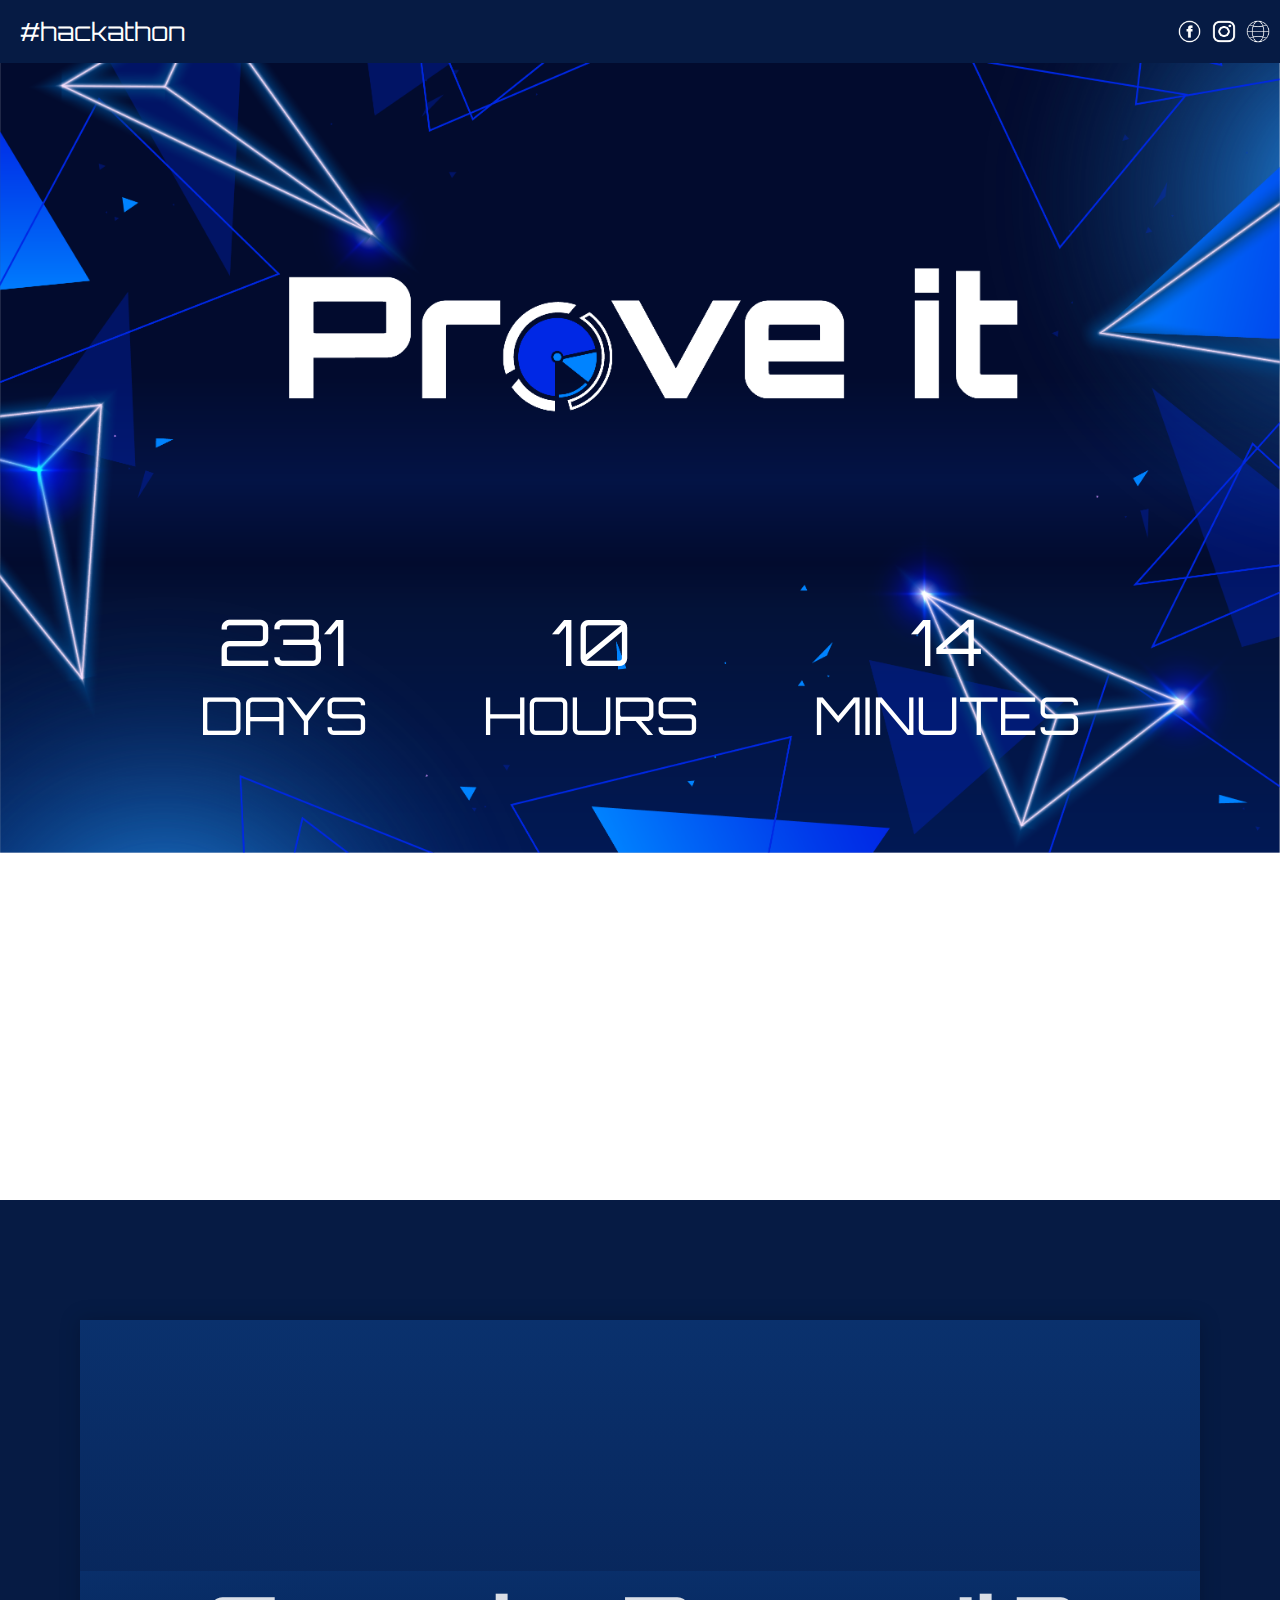
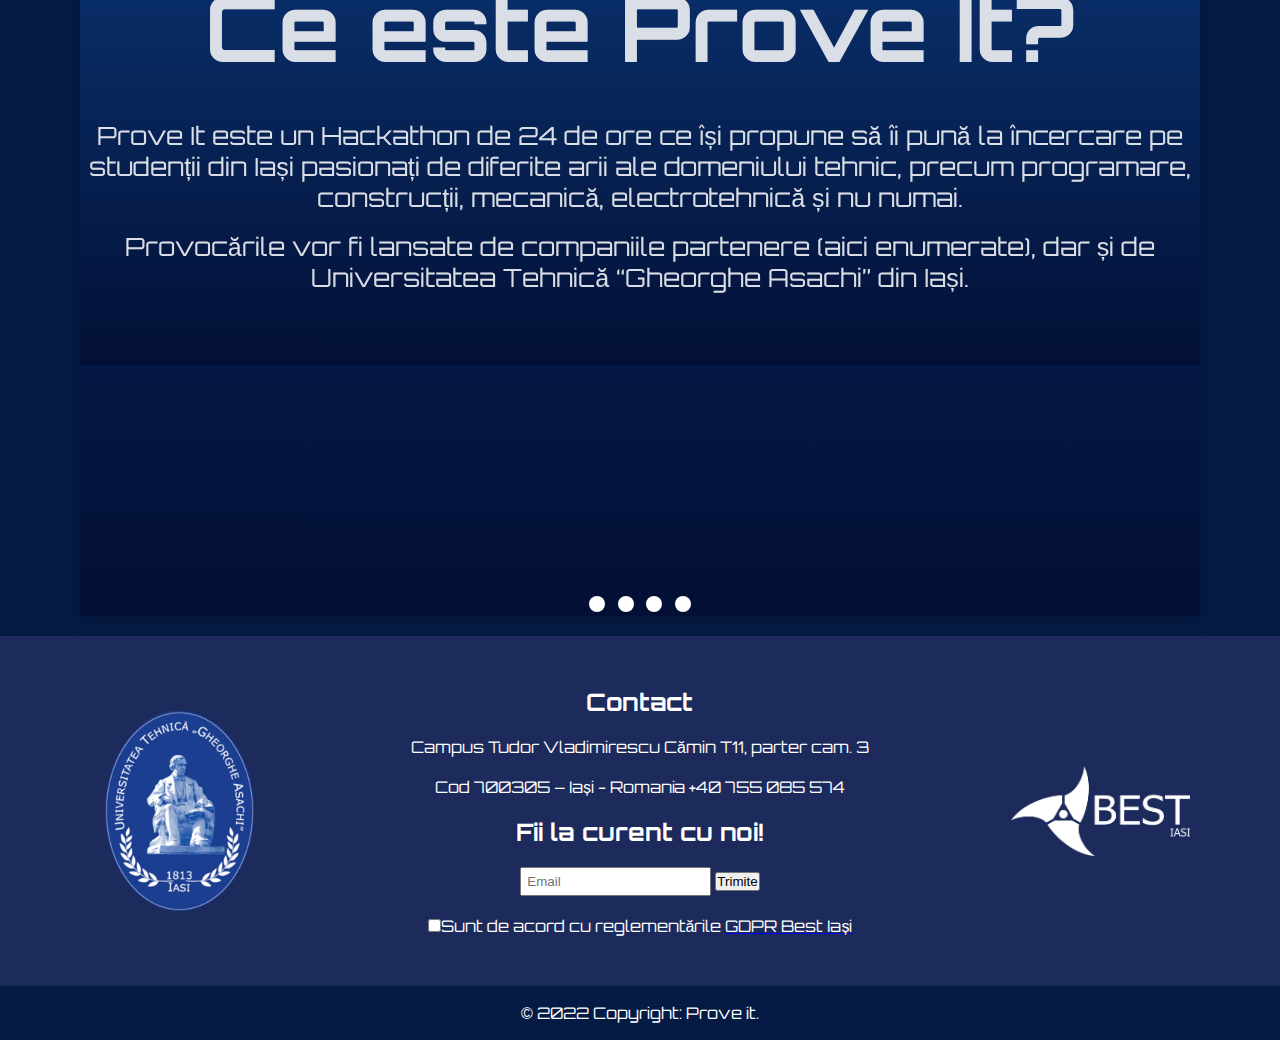
==== lp.html @ f80e70ca "Idee de Landing Page" ====
<html>
    <head>
        <meta name="viewport" content="width=device-width, initial-scale=1">
        <title>ProveIt2022</title>
        <link rel="preconnect" href="https://fonts.googleapis.com">
        <link rel="preconnect" href="https://fonts.gstatic.com" crossorigin>
        <link href="https://fonts.googleapis.com/css2?family=Orbitron:wght@800&display=swap" rel="stylesheet">
        <link rel="stylesheet" href="lp.css">
       
    </head>

<!--Un fel de meniu-->
    <body>
        <div class="header">
            <div class="hashtag">
                <p>#hackathon</p>
            </div>
            <div class="social">
                <a target=_blank href="https://www.facebook.com/bestiasi"><img src="poze/facebooklogo.png" alt=""></a>
                <a target=_blank href="https://www.instagram.com/bestiasi/?hl=en"><img src="poze/instalogo.png" alt=""></a>
                <a target=_blank href="https://bestis.ro/"><img src="poze/Sitelogo.png" alt=""></a>
            </div>  
                
        </div>
<!--Final meniu-->

<!--Partea super smechera care se vede cand intri pe pagina-->
        <div class="show">

            <div class="titlu">

            </div>

            <div class="container">
                <div id="countdown">
                  <ul>
                    <li><span id="days"></span>days</li>
                    <li><span id="hours"></span>Hours</li>
                    <li><span id="minutes"></span>Minutes</li>
                    <li><span id="seconds"></span>Seconds</li>
                  </ul>
                </div>
            </div>
           
        </div>
<!--Final show-->

<!--Partea cu intrebarile puse in carusel si poate poze-->
        <div class="info">
            <div class="chenar">
            
                <div class="carusel">
                    <section class="carousel" aria-label="Gallery">
                    <ol class="carousel__viewport">
                        <li id="carousel__slide1"
                            tabindex="0"
                            class="carousel__slide">
                            <h1>Ce este Prove It?</h1>
                            <br>
                            <br>
                        <p>Prove It este un Hackathon de 24 de ore ce își propune să îi pună la încercare pe studenții din Iași pasionați de diferite arii ale domeniului tehnic, precum programare, construcții, mecanică, electrotehnică și nu numai.</p>
                        <br>
                        <p>Provocările vor fi lansate de companiile partenere (aici enumerate), dar și de Universitatea Tehnică “Gheorghe Asachi” din Iași. </p>
                        <br>
                        <br>
                        <br>
                        <br>
                        <div class="carousel__snapper">
                            <a href="#carousel__slide4"></a>
                            <a href="#carousel__slide2"></a>
                        </div>
                        </li>
                        <li id="carousel__slide2"
                            tabindex="0"
                            class="carousel__slide">
                            <h1>Ce ai de facut?</h1>
                            <br>
                            <br>
                        <p>1. Găsește doi prieteni la fel de pasionați și de determinați ca tine pentru a-ți forma echipa.</p>
                        <p>2. Completează formularul de înscriere. </p> 
                        <p>3. Acceptă provocarea și găsește cea mai creativă soluție pentru rezolvarea acesteia împreună cu coechipierii tăi.</p> 
                        <br>
                        <br>
                        <br>
                        <br>
                        <div class="carousel__snapper"></div>
                        <a href="#carousel__slide1"></a>
                        <a href="#carousel__slide3"></a>
                        </li>
                        <li id="carousel__slide3"
                            tabindex="0"
                            class="carousel__slide">
                            <h1>Protips</h1>
                            <br>
                            <br>
                        <p>Aplică la cât mai multe probe pentru a-ți spori șansele de a participa! Poți aplica la oricâte probe vrei, dar în urma selecției vei putea participa numai la una singură.</p>
                        <p>În timpul competiției veți avea acces la internet pentru a vă ajuta și a vă putea inspira.</p> 
                        <p>Pe parcursul celor 24 de ore vor fi mentori la care puteți apela atunci când aveți întrebări.</p> 
                        <br>
                      
                        <div class="carousel__snapper"></div>
                        <a href="#carousel__slide2"></a>
                        <a href="#carousel__slide4"></a>
                        </li>
                        <li id="carousel__slide4"
                            tabindex="0"
                            class="carousel__slide">
                            <br>
                            <br>
                            <h1>Testimoniale</h1>
                            <br>
                            <br>
                        <p>Informatii multe de la participanti care urmeaza sa fie puse</p>
                        <br>
                        <br>
                        <br>
                        <br>
                        <br>
                        <br>
                        <br>
                        <br>
                        <div class="carousel__snapper"></div>
                        <a href="#carousel__slide3"></a>
                        <a href="#carousel__slide1"></a>
                        </li>
                    </ol>
                    <aside class="carousel__navigation">
                        <ol class="carousel__navigation-list">
                        <li class="carousel__navigation-item">
                            <a href="#carousel__slide1"
                            class="carousel__navigation-button">Go to slide 1</a>
                        </li>
                        <li class="carousel__navigation-item">
                            <a href="#carousel__slide2"
                            class="carousel__navigation-button">Go to slide 2</a>
                        </li>
                        <li class="carousel__navigation-item">
                            <a href="#carousel__slide3"
                            class="carousel__navigation-button">Go to slide 3</a>
                        </li>
                        <li class="carousel__navigation-item">
                            <a href="#carousel__slide4"
                            class="carousel__navigation-button">Go to slide 4</a>
                        </li>
                        </ol>
                    </aside>
                    </section>
                  
                </div>
            </div>
        </div>
        <!--
        <div class="slider-wrap">
            <div id="card-slider" class="slider">
              <div class="slider-item">
                  
                  <div class="animation-card_content">
                      <h4 class="animation-card_content_title title-2">Charlize Theron 1</h4>
                      <p class="animation-card_content_description p-2">With no contractual commitments comes the freedom of having top notch content created whenever.</p>
                      
                  </div>
              </div>
              <div class="slider-item">
                  
                  <div class="animation-card_content">
                      <h4 class="animation-card_content_title title-2">Charlize Theron 2</h4>
                      <p class="animation-card_content_description p-2">With no contractual commitments comes the freedom of having top notch content created whenever.</p>
                      
                  </div>
              </div>
              <div class="slider-item">
                  
                  <div class="animation-card_content">
                      <h4 class="animation-card_content_title title-2">Charlize Theron 3</h4>
                      <p class="animation-card_content_description p-2">With no contractual commitments comes the freedom of having top notch content created whenever.</p>
                      
                  </div>
              </div>
              <div class="slider-item">
          
                  <div class="animation-card_content">
                      <h4 class="animation-card_content_title title-2">Charlize Theron 4</h4>
                      <p class="animation-card_content_description p-2">With no contractual commitments comes the freedom of having top notch content created whenever.</p>
                      
                  </div>
              </div>
          </div>
          </div>
        -->
        
<!--Final info-->

<!--Aici e footer si copyright-->
        <div class="footer">
           
            <div class="uni">
                <img src="poze/200px-Logo-tuiasi.png" alt="">
            </div>
            <!-- NU UITA SA SCHIMBI LINKUL DE FORMS!!!!!!-->
            <div class="contact">
                <h2>Contact</h2>
                <br>
                <p>Campus Tudor Vladimirescu Cămin T11, parter cam. 3</p>
                <br>
                <p>Cod 700305 – Iași - Romania   +40 755 085 574</p>
                <br>
                <h2>Fii la curent cu noi!</h2>
                <br>
                <form action="https://docs.google.com/forms/u/3/d/e/1FAIpQLSeu34Gm4F1kPVX0iOFO9unuOgVt30amcBX7_ygfktrzqr2PNw/formResponse" method="POST" target="hidden_iframe" onsubmit="submitted=true">
                    <input type="email" name="entry.532529384" placeholder="Email" width="auto" style="padding: 5px;" required="">
                    <script>
                    $('#icheck').click(function () {
                    if ($('#icheck:checked').length == 1)
                        $('#submit_prog').removeAttr('disabled');
                    else
                        $('#submit_prog').attr('disabled','disabled');
                    });
                    </script>
                    <button type="submit" id="submit_prog" value="Submit">Trimite</button><br><br>
                    <input type="checkbox" id="icheck" name="prog" required=""><p>Sunt de acord cu reglementările <a href="https://drive.google.com/file/d/1DGd-VM9jLtC8hjep3pXO0bSYGnvHsOjy/view?fbclid=IwAR1OV3jtz63Gjf561Fpuw_02JbI1rGXjCd0WDyGrqCiy8GFI-cS3LJuFyOQhttps://drive.google.com/file/d/1DGd-VM9jLtC8hjep3pXO0bSYGnvHsOjy/view?fbclid=IwAR1OV3jtz63Gjf561Fpuw_02JbI1rGXjCd0WDyGrqCiy8GFI-cS3LJuFyOQ" target="_blank"><span style="color: white;">GDPR Best Iași</span></a></p>
                </form>
                
            </div>

            <div class="best">
                <img src="poze/logo_BEST_iasi_alb_rgb.png" alt="">
            </div>

        </div>
        <div class="foot" style="background-color: #061b44">
            © 2022 Copyright: Prove it.
        </div>
<!--Final footer-->


<script type="text/javascript" src="./jss/lp.js"></script>


    </body>
</html>
---- lp.css ----
*{
    margin:0;
    padding:0;
}

.header{
    height:7vh;
    width:100%;
    position:fixed;
    background-color:#061b44;
    display:flex;
    justify-content: space-between;
    flex-direction: row;
    align-items:center;

}
.social{
    width: 8%;
    margin:0;
    display:flex;
}

.hashtag p{
    font-size: 25px;
    margin-left: 20px;

}

.header .social img{
    width: 70%;
   margin-right: 30px;

}

.show{
    background-color: white;
}


body{
    
    background-color:#061b44;
    width: 100%;
    height: 100%;
    font-family: 'Orbitron', sans-serif;
    color:white;
}

.contact form p{
    display: inline;
}

.foot{
    text-align: center;
    color: white;
    height: 6vh;
    display: flex;
    align-items: center;
    justify-content: center;

}

.footer .contact {
    text-align:center;
}

.footer{
    padding-top:10px;
    padding-bottom:10px;
    margin-top: 20px;
    height:350px;
    display:flex;
    flex-direction: row;
    align-items:center;
    justify-content: space-around;
    background-color: #1c2a5c;
}

.footer .uni, .best {
    display:inline;
    width: 20%;
    height: 100%;
    display: flex;
    align-items: center;
    justify-content: center;
}

.footer img{
    padding: 0px;
    max-width: 70%;
    max-height: 200px;
    object-fit: cover;
    margin-left: 0;
    margin-right: 0;
}

.show{
    height:1200px;
    background-image: url('poze/Remake.png');
    background-repeat: no-repeat;
    background-size: 100%;
    display: flex;
    flex-direction:column;
    align-items: center;
    justify-content: center;
}



/*Countdown*/
.container{
    text-align: center;
    font-family: 'Orbitron', sans-serif;
    font-size: 40px;
    margin-top: 400px;
    box-sizing: border-box;
    display: flex;
    flex-direction: row;
}

#countdown li{
    display: inline-block;
  font-size: 1.3em;
  list-style-type: none;
  padding: 1em;
  text-transform: uppercase;
}

#countdown li span {
  display: block;
  font-size: 4rem;
}

/*End of countdown*/


/*Partea de carousel doar cu css*/
@keyframes tonext {
    75% {
      left: 0;
    }
    95% {
      left: 100%;
    }
    98% {
      left: 100%;
    }
    99% {
      left: 0;
    }
  }
  
  @keyframes tostart {
    75% {
      left: 0;
    }
    95% {
      left: -300%;
    }
    98% {
      left: -300%;
    }
    99% {
      left: 0;
    }
  }
  
  @keyframes snap {
    96% {
      scroll-snap-align: center;
    }
    97% {
      scroll-snap-align: none;
    }
    99% {
      scroll-snap-align: none;
    }
    100% {
      scroll-snap-align: center;
    }
  }
  
  .carusel {
    padding-top: 20px;
    max-width: 70rem;
    margin: 0 auto;
    font-family: 'Lato', sans-serif;
  }
  
  * {
    box-sizing: border-box;
    scrollbar-color: transparent transparent; /* thumb and track color */
    scrollbar-width: 0px;
  }
  
  *::-webkit-scrollbar {
    width: 0;
  }
  
  *::-webkit-scrollbar-track {
    background: transparent;
  }
  
  *::-webkit-scrollbar-thumb {
    background: transparent;
    border: none;
  }
  
  * {
    -ms-overflow-style: none;
  }
  
  ol, li {
    list-style: none;
    margin: 0;
    padding: 0;
  }
  
  .carousel {
    position: relative;
    margin-top: 100px;
    padding-top: 80%;
    filter: drop-shadow(0 0 10px #0003);
    perspective: 100px;
    background-image: linear-gradient(#0a316d,#030f34);
    background-repeat: no-repeat;
    
  }
  
  .carousel__viewport {
    position: absolute;
    top: 0;
    right: 0;
    bottom: 0;
    left: 0;
    display:flex;
    flex-direction: row;
    align-items: center;
    overflow-x: scroll;
    counter-reset: item;
    scroll-behavior: smooth;
    scroll-snap-type: x mandatory;
  }
  
  .carousel__viewport h1{
    font-family:'Orbitron', sans-serif;
    text-align: center;
    font-size: 90px;
}

 .carousel__viewport p{
    font-family:'Orbitron', sans-serif;
    text-align: center;
    font-size: 25px;
 }

  .carousel__slide {
    position: relative;
    flex: 0 0 100%;
    width: 100%;
    opacity: 85%;
    background-image: linear-gradient(#0a316d,#030f34);
    counter-increment: item;
  }
  
  .carousel__slide:nth-child(even) {
    background-image: linear-gradient(#0a316d,#030f34);
  }
  
  .carousel__slide:before {
    /*content: counter(item); /*AICI TRE SA PUN INFORMATIILE */
    position: absolute;
    top: 50%;
    left: 50%;
    transform: translate3d(-50%,-40%,70px);
    color: #fff;
    font-size: 2em;
  }
  
  .carousel__snapper {
    position: absolute;
    top: 0;
    left: 0;
    width: 100%;
    height: 100%;
    scroll-snap-align: center;
  }
  
  @media (hover: hover) {
    .carousel__snapper {
      animation-name: tonext, snap;
      animation-timing-function: ease;
      animation-duration: 3s;
      animation-iteration-count: infinite;
    }
  
    .carousel__slide:last-child .carousel__snapper {
      animation-name: tostart, snap;
    }
  }
  
  @media (prefers-reduced-motion: reduce) {
    .carousel__snapper {
      animation-name: none;
    }
  }
  
  .carousel:hover .carousel__snapper,
  .carousel:focus-within .carousel__snapper {
    animation-name: none;
  }
  
  .carousel__navigation {
    position: absolute;
    right: 0;
    bottom: 0;
    left: 0;
    text-align: center;
  }
  
  .carousel__navigation-list,
  .carousel__navigation-item {
    display: inline-block;
  }
  
  .carousel__navigation-button {
    display: inline-block;
    width: 1.5rem;
    height: 1.5rem;
    background-color: white;
    background-clip: content-box;
    border: 0.25rem solid transparent;
    border-radius: 50%;
    font-size: 0;
    transition: transform 0.1s;
  }
/*end of carousel doar cu css*/



/* DE AICI */
 /*
.slider-wrap {
height: 20%;
width: 20%; }
.slider-wrap .slider {
    position: absolute;
    width: 100%;
    left: 50px;
    top: 50px; }

.slider-item {
width: 530px;
padding: 20px 0 25px 30px;
border-radius: 10px;
background-color: #ffffff;
display: flex;
justify-content: flex-start;
position: absolute;
opacity: 100;
z-index: 0;
box-shadow: 0 4px 9px #f1f1f4;
position: absolute;
left: 1000;
top: 0; }
.slider-item .animation-card_image {
    max-width: 60px;
    max-height: 60px;
    display: flex;
    justify-content: center;
    align-items: center;
    border-radius: 50%;
    box-shadow: 0 4px 9px rgba(241, 241, 244, 0.72);
    background-color: #ffffff; }
.slider-item .animation-card_content {
    width: 100%;
    max-width: 374px;
    margin-left: 26px;
    font-family: "Open Sans",sans-serif; }
    .slider-item .animation-card_content .animation-card_content_title {
    color: #4a4545;
    font-size: 16px;
    font-weight: 400;
    letter-spacing: -.18px;
    line-height: 24px;
    margin: 0; }
    .slider-item .animation-card_content .animation-card_content_description {
    color: #696d74;
    font-size: 15px;
    font-weight: 300;
    letter-spacing: normal;
    line-height: 24px;
    margin: 10px 0 0 0; }
    .slider-item .animation-card_content .animation-card_content_city {
    font-size: 11px;
    margin: 10px 0 0 0;
    font-size: 12px;
    font-weight: 500;
    text-transform: uppercase;
    color: #696d74; }
    */
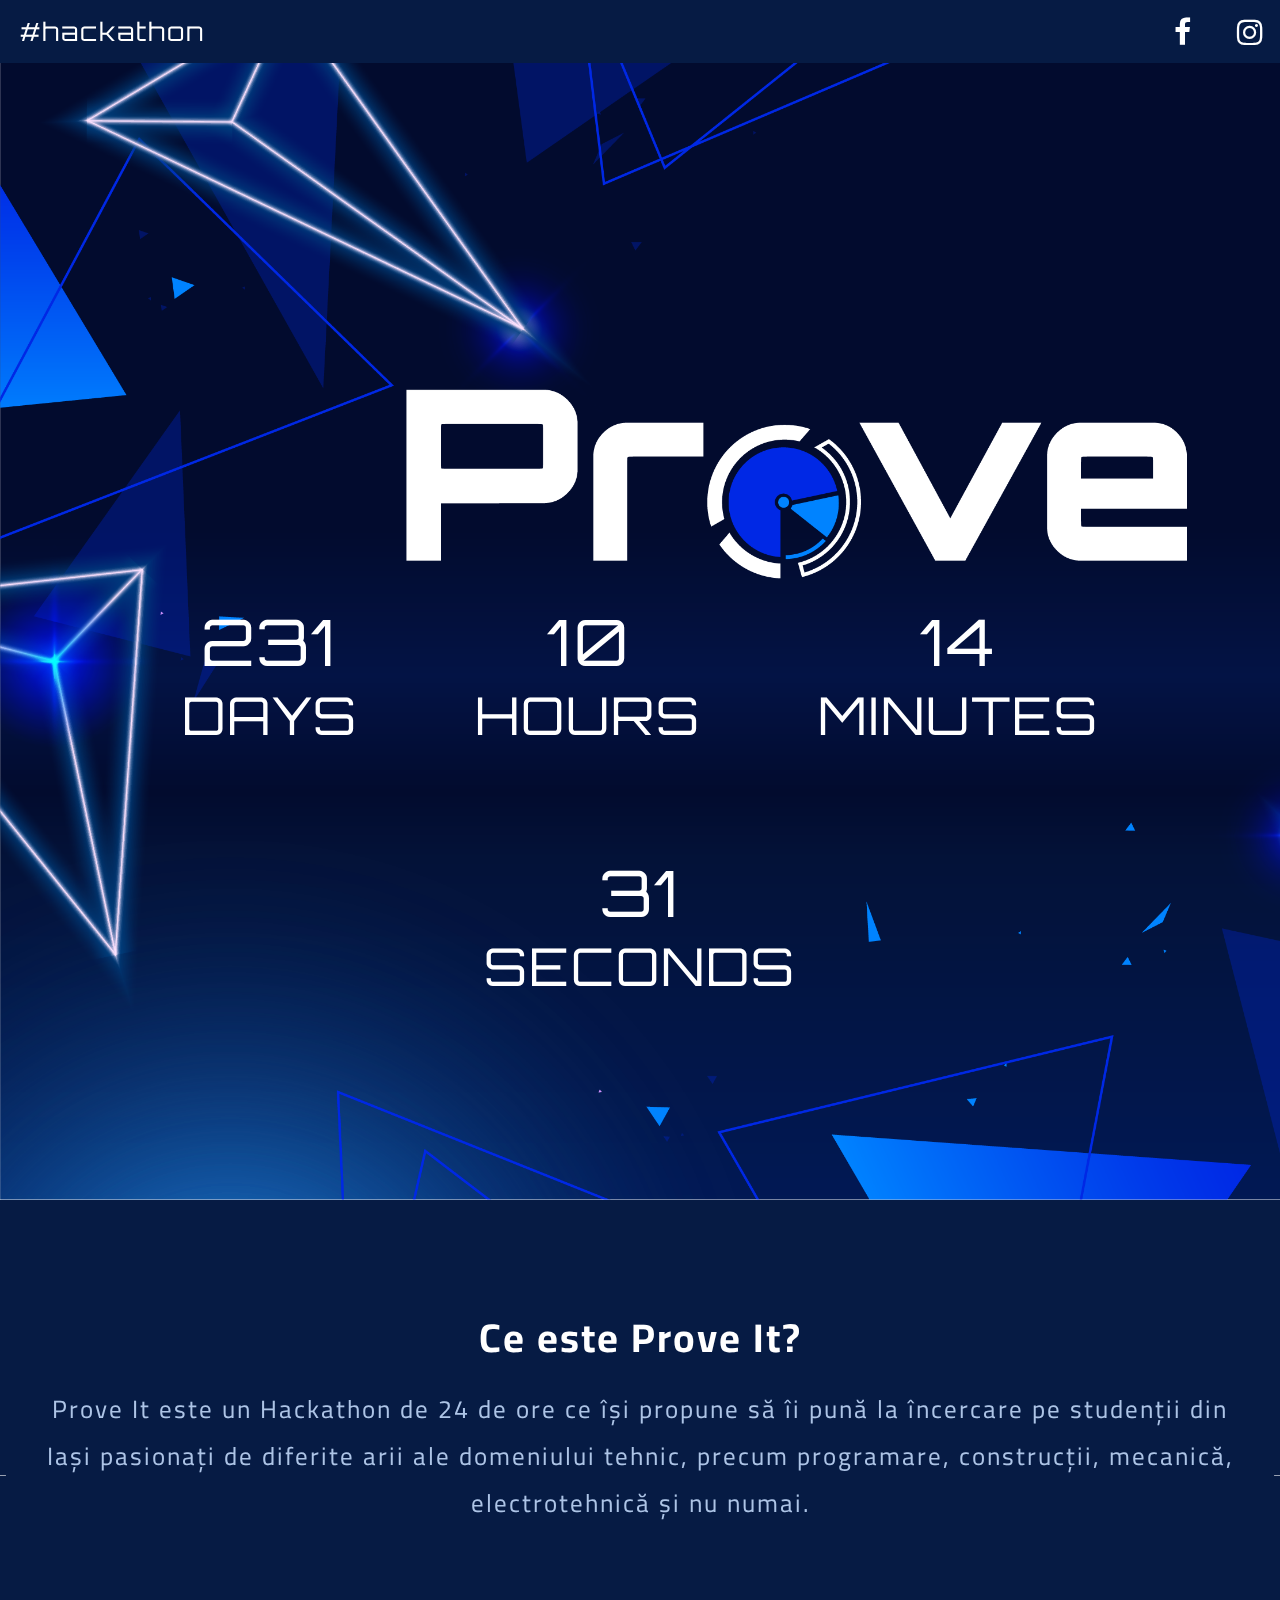
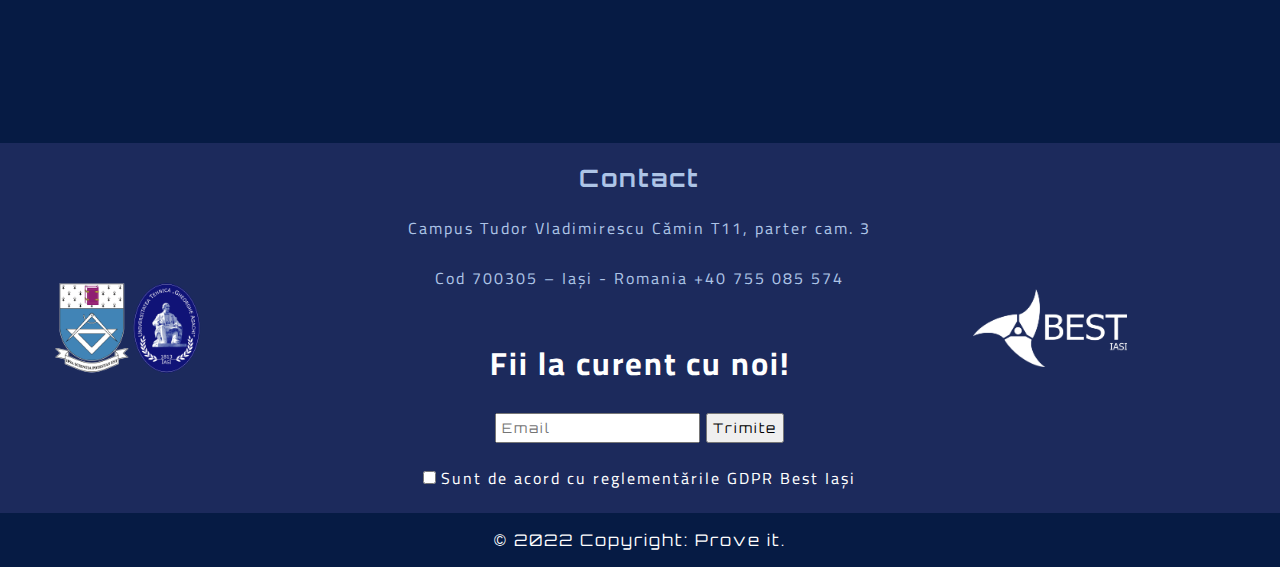
==== commit c36a0857: "Landing Page varianta noua" ====
--- a/lp.html
+++ b/lp.html
@@ -1,25 +1,53 @@
 <html>
     <head>
         <meta name="viewport" content="width=device-width, initial-scale=1">
-        <title>ProveIt2022</title>
+        <title>Prove it</title>
         <link rel="preconnect" href="https://fonts.googleapis.com">
         <link rel="preconnect" href="https://fonts.gstatic.com" crossorigin>
         <link href="https://fonts.googleapis.com/css2?family=Orbitron:wght@800&display=swap" rel="stylesheet">
         <link rel="stylesheet" href="lp.css">
+        <link rel="preconnect" href="https://fonts.googleapis.com">
+        <link rel="preconnect" href="https://fonts.gstatic.com" crossorigin>
+        <link href="https://fonts.googleapis.com/css2?family=Cairo:wght@800&display=swap" rel="stylesheet">
+        <link rel="icon" type="image/x-icon" href="poze/favicob.png">
+        <link rel="stylesheet" href="https://cdnjs.cloudflare.com/ajax/libs/font-awesome/4.7.0/css/font-awesome.min.css">
+
+        <link rel="stylesheet" type="text/css" href="slick/slick.css"/>
+        <link rel="stylesheet" type="text/css" href="slick/slick-theme.css"/>
        
+        <style>
+            ::-webkit-scrollbar {
+              width: 8px;
+            }
+            
+            ::-webkit-scrollbar-track {
+              background: rgb(189, 199, 211); 
+            }
+             
+            /* MODIFICA LUNGIMEA*/
+            ::-webkit-scrollbar-thumb {
+              background: #4471cc; 
+            }
+            
+            ::-webkit-scrollbar-thumb:hover {
+              background: #254a94; 
+            }
+            </style>
     </head>
 
 <!--Un fel de meniu-->
     <body>
         <div class="header">
             <div class="hashtag">
-                <p>#hackathon</p>
+                <a target=_blank href="https://www.proveit.bestis.ro/"><span style="color: white; font-family:'Orbitron',sans-serif;font-size: 25px;
+                    margin-left: 20px;">#hackathon</span></a></p>
             </div>
+            
             <div class="social">
-                <a target=_blank href="https://www.facebook.com/bestiasi"><img src="poze/facebooklogo.png" alt=""></a>
-                <a target=_blank href="https://www.instagram.com/bestiasi/?hl=en"><img src="poze/instalogo.png" alt=""></a>
-                <a target=_blank href="https://bestis.ro/"><img src="poze/Sitelogo.png" alt=""></a>
-            </div>  
+                <a target=_blank href="https://www.facebook.com/bestiasi" class="fa fa-facebook"></a>
+                <a target=_blank href="https://www.instagram.com/bestiasi/?hl=en" class="fa fa-instagram"></a>
+                <a target=_blank href="https://www.linkedin.com/company/best-iasi/" class="fa fa-linkedin"></a>
+            </div>
                 
         </div>
 <!--Final meniu-->
@@ -48,153 +76,34 @@
 <!--Partea cu intrebarile puse in carusel si poate poze-->
         <div class="info">
             <div class="chenar">
-            
-                <div class="carusel">
-                    <section class="carousel" aria-label="Gallery">
-                    <ol class="carousel__viewport">
-                        <li id="carousel__slide1"
-                            tabindex="0"
-                            class="carousel__slide">
-                            <h1>Ce este Prove It?</h1>
-                            <br>
-                            <br>
-                        <p>Prove It este un Hackathon de 24 de ore ce își propune să îi pună la încercare pe studenții din Iași pasionați de diferite arii ale domeniului tehnic, precum programare, construcții, mecanică, electrotehnică și nu numai.</p>
-                        <br>
-                        <p>Provocările vor fi lansate de companiile partenere (aici enumerate), dar și de Universitatea Tehnică “Gheorghe Asachi” din Iași. </p>
-                        <br>
-                        <br>
-                        <br>
-                        <br>
-                        <div class="carousel__snapper">
-                            <a href="#carousel__slide4"></a>
-                            <a href="#carousel__slide2"></a>
-                        </div>
-                        </li>
-                        <li id="carousel__slide2"
-                            tabindex="0"
-                            class="carousel__slide">
-                            <h1>Ce ai de facut?</h1>
-                            <br>
-                            <br>
-                        <p>1. Găsește doi prieteni la fel de pasionați și de determinați ca tine pentru a-ți forma echipa.</p>
-                        <p>2. Completează formularul de înscriere. </p> 
-                        <p>3. Acceptă provocarea și găsește cea mai creativă soluție pentru rezolvarea acesteia împreună cu coechipierii tăi.</p> 
-                        <br>
-                        <br>
-                        <br>
-                        <br>
-                        <div class="carousel__snapper"></div>
-                        <a href="#carousel__slide1"></a>
-                        <a href="#carousel__slide3"></a>
-                        </li>
-                        <li id="carousel__slide3"
-                            tabindex="0"
-                            class="carousel__slide">
-                            <h1>Protips</h1>
-                            <br>
-                            <br>
-                        <p>Aplică la cât mai multe probe pentru a-ți spori șansele de a participa! Poți aplica la oricâte probe vrei, dar în urma selecției vei putea participa numai la una singură.</p>
-                        <p>În timpul competiției veți avea acces la internet pentru a vă ajuta și a vă putea inspira.</p> 
-                        <p>Pe parcursul celor 24 de ore vor fi mentori la care puteți apela atunci când aveți întrebări.</p> 
-                        <br>
-                      
-                        <div class="carousel__snapper"></div>
-                        <a href="#carousel__slide2"></a>
-                        <a href="#carousel__slide4"></a>
-                        </li>
-                        <li id="carousel__slide4"
-                            tabindex="0"
-                            class="carousel__slide">
-                            <br>
-                            <br>
-                            <h1>Testimoniale</h1>
-                            <br>
-                            <br>
-                        <p>Informatii multe de la participanti care urmeaza sa fie puse</p>
-                        <br>
-                        <br>
-                        <br>
-                        <br>
-                        <br>
-                        <br>
-                        <br>
-                        <br>
-                        <div class="carousel__snapper"></div>
-                        <a href="#carousel__slide3"></a>
-                        <a href="#carousel__slide1"></a>
-                        </li>
-                    </ol>
-                    <aside class="carousel__navigation">
-                        <ol class="carousel__navigation-list">
-                        <li class="carousel__navigation-item">
-                            <a href="#carousel__slide1"
-                            class="carousel__navigation-button">Go to slide 1</a>
-                        </li>
-                        <li class="carousel__navigation-item">
-                            <a href="#carousel__slide2"
-                            class="carousel__navigation-button">Go to slide 2</a>
-                        </li>
-                        <li class="carousel__navigation-item">
-                            <a href="#carousel__slide3"
-                            class="carousel__navigation-button">Go to slide 3</a>
-                        </li>
-                        <li class="carousel__navigation-item">
-                            <a href="#carousel__slide4"
-                            class="carousel__navigation-button">Go to slide 4</a>
-                        </li>
-                        </ol>
-                    </aside>
-                    </section>
-                  
+                <div>
+                    <h1>Ce este Prove It?</h1>
+                    <p>Prove It este un Hackathon de 24 de ore ce își propune să îi pună la încercare pe studenții din Iași pasionați de diferite arii ale domeniului tehnic, precum programare, construcții, mecanică, electrotehnică și nu numai.</p>
+                </div>
+                <div>
+                    <h1>Ce ai de făcut?</h1>
+                    <br>
+                <p>1. Găsește doi prieteni la fel de pasionați și de determinați ca tine pentru a-ți forma echipa.</p>
+                <p>2. Completează formularul de înscriere. </p> 
+                <p>3. Acceptă provocarea și găsește cea mai creativă soluție pentru rezolvarea acesteia împreună cu coechipierii tăi.</p> 
+                </div>
+                <div>
+                    <h1>Protips</h1>
+                    <br>
+                <p>Aplică la cât mai multe probe pentru a-ți spori șansele de a participa! Poți aplica la oricâte probe vrei, dar în urma selecției vei putea participa numai la una singură.</p>
+                <p>În timpul competiției veți avea acces la internet pentru a vă ajuta și a vă putea inspira.</p> 
+                <p>Pe parcursul celor 24 de ore vor fi mentori la care puteți apela atunci când aveți întrebări.</p> 
                 </div>
             </div>
         </div>
-        <!--
-        <div class="slider-wrap">
-            <div id="card-slider" class="slider">
-              <div class="slider-item">
-                  
-                  <div class="animation-card_content">
-                      <h4 class="animation-card_content_title title-2">Charlize Theron 1</h4>
-                      <p class="animation-card_content_description p-2">With no contractual commitments comes the freedom of having top notch content created whenever.</p>
-                      
-                  </div>
-              </div>
-              <div class="slider-item">
-                  
-                  <div class="animation-card_content">
-                      <h4 class="animation-card_content_title title-2">Charlize Theron 2</h4>
-                      <p class="animation-card_content_description p-2">With no contractual commitments comes the freedom of having top notch content created whenever.</p>
-                      
-                  </div>
-              </div>
-              <div class="slider-item">
-                  
-                  <div class="animation-card_content">
-                      <h4 class="animation-card_content_title title-2">Charlize Theron 3</h4>
-                      <p class="animation-card_content_description p-2">With no contractual commitments comes the freedom of having top notch content created whenever.</p>
-                      
-                  </div>
-              </div>
-              <div class="slider-item">
-          
-                  <div class="animation-card_content">
-                      <h4 class="animation-card_content_title title-2">Charlize Theron 4</h4>
-                      <p class="animation-card_content_description p-2">With no contractual commitments comes the freedom of having top notch content created whenever.</p>
-                      
-                  </div>
-              </div>
-          </div>
-          </div>
-        -->
         
 <!--Final info-->
 
 <!--Aici e footer si copyright-->
         <div class="footer">
-           
+           <!--TREBUIE SA REPARI IMAGINEA-->
             <div class="uni">
-                <img src="poze/200px-Logo-tuiasi.png" alt="">
+                <a target=_blank href="https://www.tuiasi.ro/"><img src="poze/TUIASI.png" alt=""></a>
             </div>
             <!-- NU UITA SA SCHIMBI LINKUL DE FORMS!!!!!!-->
             <div class="contact">
@@ -204,7 +113,9 @@
                 <br>
                 <p>Cod 700305 – Iași - Romania   +40 755 085 574</p>
                 <br>
-                <h2>Fii la curent cu noi!</h2>
+                <br>
+                
+                <h1>Fii la curent cu noi!</h1>
                 <br>
                 <form action="https://docs.google.com/forms/u/3/d/e/1FAIpQLSeu34Gm4F1kPVX0iOFO9unuOgVt30amcBX7_ygfktrzqr2PNw/formResponse" method="POST" target="hidden_iframe" onsubmit="submitted=true">
                     <input type="email" name="entry.532529384" placeholder="Email" width="auto" style="padding: 5px;" required="">
@@ -217,15 +128,14 @@
                     });
                     </script>
                     <button type="submit" id="submit_prog" value="Submit">Trimite</button><br><br>
-                    <input type="checkbox" id="icheck" name="prog" required=""><p>Sunt de acord cu reglementările <a href="https://drive.google.com/file/d/1DGd-VM9jLtC8hjep3pXO0bSYGnvHsOjy/view?fbclid=IwAR1OV3jtz63Gjf561Fpuw_02JbI1rGXjCd0WDyGrqCiy8GFI-cS3LJuFyOQhttps://drive.google.com/file/d/1DGd-VM9jLtC8hjep3pXO0bSYGnvHsOjy/view?fbclid=IwAR1OV3jtz63Gjf561Fpuw_02JbI1rGXjCd0WDyGrqCiy8GFI-cS3LJuFyOQ" target="_blank"><span style="color: white;">GDPR Best Iași</span></a></p>
+                    <input type="checkbox" id="icheck" name="prog" required=""><p class="gdpr-text">Sunt de acord cu reglementările <a href="https://drive.google.com/file/d/1DGd-VM9jLtC8hjep3pXO0bSYGnvHsOjy/view?fbclid=IwAR1OV3jtz63Gjf561Fpuw_02JbI1rGXjCd0WDyGrqCiy8GFI-cS3LJuFyOQhttps://drive.google.com/file/d/1DGd-VM9jLtC8hjep3pXO0bSYGnvHsOjy/view?fbclid=IwAR1OV3jtz63Gjf561Fpuw_02JbI1rGXjCd0WDyGrqCiy8GFI-cS3LJuFyOQ" target="_blank"><span style="color: white;">GDPR Best Iași</span></a></p>
                 </form>
                 
             </div>
 
             <div class="best">
-                <img src="poze/logo_BEST_iasi_alb_rgb.png" alt="">
+                <a target=_blank href="https://bestis.ro/"><img src="poze/logo_BEST_iasi_alb_rgb.png" alt=""></a>
             </div>
-
         </div>
         <div class="foot" style="background-color: #061b44">
             © 2022 Copyright: Prove it.
@@ -233,6 +143,10 @@
 <!--Final footer-->
 
 
+
+
+<script src="http://ajax.googleapis.com/ajax/libs/jquery/1.11.1/jquery.min.js" type="text/javascript"></script>
+<script type="text/javascript" src="slick/slick.min.js"></script>
 <script type="text/javascript" src="./jss/lp.js"></script>
 
 
--- a/lp.css
+++ b/lp.css
@@ -1,6 +1,13 @@
+@media screen and (min-width: 768px) {
+
 *{
     margin:0;
     padding:0;
+    letter-spacing: 2px;
+}
+
+a {
+  text-decoration:none;
 }
 
 .header{
@@ -15,16 +22,50 @@
 
 }
 .social{
-    width: 8%;
-    margin:0;
+    width: 10%;
+    margin:0 ;
     display:flex;
-}
-
-.hashtag p{
-    font-size: 25px;
-    margin-left: 20px;
-
-}
+    font-size: 30px;
+}
+
+.social a:hover
+{
+opacity: 80%;
+}
+
+.slick-slide{
+  height:auto!important;
+}
+
+.chenar{
+  margin:100px auto;
+  max-width: 1250px;
+}
+
+.chenar h1{
+  text-align: center;
+  font-size: 40px;
+}
+.chenar p{
+  text-align: center;
+  padding: 10px 30px;
+  font-size: 25px;
+}
+
+.chenar h1,p{
+  font-family: 'Cairo', sans-serif;
+}
+
+.fa {
+  padding: 20px;
+  font-size: 30px;
+  width: 20px;
+  text-align: center;
+  text-decoration: none;
+  margin: 5px 2px;
+  color: white;
+}
+
 
 .header .social img{
     width: 70%;
@@ -48,6 +89,11 @@
 
 .contact form p{
     display: inline;
+    color:white;
+}
+
+.contact h2, p{
+  color:rgb(173, 196, 230);
 }
 
 .foot{
@@ -87,24 +133,44 @@
 
 .footer img{
     padding: 0px;
-    max-width: 70%;
-    max-height: 200px;
+    width:60%;
     object-fit: cover;
     margin-left: 0;
     margin-right: 0;
+    image-rendering: crisp-edges;
+}
+.footer .best{
+  width:20vw;
+}
+
+.contact h1,p{
+  font-family: 'Cairo',sans-serif;
+}
+
+.contact button{
+  padding:5px;
+  font-family: 'Orbitron';
+}
+
+.contact input[type=email]{
+  font-family: 'Orbitron';
+  outline:none;
 }
 
 .show{
     height:1200px;
     background-image: url('poze/Remake.png');
     background-repeat: no-repeat;
-    background-size: 100%;
+    background-size: cover;
     display: flex;
     flex-direction:column;
     align-items: center;
     justify-content: center;
 }
 
+.gdpr-text{
+  padding-left: 5px;
+}
 
 
 /*Countdown*/
@@ -133,269 +199,15 @@
 
 /*End of countdown*/
 
-
-/*Partea de carousel doar cu css*/
-@keyframes tonext {
-    75% {
-      left: 0;
-    }
-    95% {
-      left: 100%;
-    }
-    98% {
-      left: 100%;
-    }
-    99% {
-      left: 0;
-    }
-  }
+}
+
+
+
+
+
+/*Varianta de mobil*/
+
+@media screen and (max-width: 767px) {
   
-  @keyframes tostart {
-    75% {
-      left: 0;
-    }
-    95% {
-      left: -300%;
-    }
-    98% {
-      left: -300%;
-    }
-    99% {
-      left: 0;
-    }
-  }
-  
-  @keyframes snap {
-    96% {
-      scroll-snap-align: center;
-    }
-    97% {
-      scroll-snap-align: none;
-    }
-    99% {
-      scroll-snap-align: none;
-    }
-    100% {
-      scroll-snap-align: center;
-    }
-  }
-  
-  .carusel {
-    padding-top: 20px;
-    max-width: 70rem;
-    margin: 0 auto;
-    font-family: 'Lato', sans-serif;
-  }
-  
-  * {
-    box-sizing: border-box;
-    scrollbar-color: transparent transparent; /* thumb and track color */
-    scrollbar-width: 0px;
-  }
-  
-  *::-webkit-scrollbar {
-    width: 0;
-  }
-  
-  *::-webkit-scrollbar-track {
-    background: transparent;
-  }
-  
-  *::-webkit-scrollbar-thumb {
-    background: transparent;
-    border: none;
-  }
-  
-  * {
-    -ms-overflow-style: none;
-  }
-  
-  ol, li {
-    list-style: none;
-    margin: 0;
-    padding: 0;
-  }
-  
-  .carousel {
-    position: relative;
-    margin-top: 100px;
-    padding-top: 80%;
-    filter: drop-shadow(0 0 10px #0003);
-    perspective: 100px;
-    background-image: linear-gradient(#0a316d,#030f34);
-    background-repeat: no-repeat;
-    
-  }
-  
-  .carousel__viewport {
-    position: absolute;
-    top: 0;
-    right: 0;
-    bottom: 0;
-    left: 0;
-    display:flex;
-    flex-direction: row;
-    align-items: center;
-    overflow-x: scroll;
-    counter-reset: item;
-    scroll-behavior: smooth;
-    scroll-snap-type: x mandatory;
-  }
-  
-  .carousel__viewport h1{
-    font-family:'Orbitron', sans-serif;
-    text-align: center;
-    font-size: 90px;
-}
-
- .carousel__viewport p{
-    font-family:'Orbitron', sans-serif;
-    text-align: center;
-    font-size: 25px;
- }
-
-  .carousel__slide {
-    position: relative;
-    flex: 0 0 100%;
-    width: 100%;
-    opacity: 85%;
-    background-image: linear-gradient(#0a316d,#030f34);
-    counter-increment: item;
-  }
-  
-  .carousel__slide:nth-child(even) {
-    background-image: linear-gradient(#0a316d,#030f34);
-  }
-  
-  .carousel__slide:before {
-    /*content: counter(item); /*AICI TRE SA PUN INFORMATIILE */
-    position: absolute;
-    top: 50%;
-    left: 50%;
-    transform: translate3d(-50%,-40%,70px);
-    color: #fff;
-    font-size: 2em;
-  }
-  
-  .carousel__snapper {
-    position: absolute;
-    top: 0;
-    left: 0;
-    width: 100%;
-    height: 100%;
-    scroll-snap-align: center;
-  }
-  
-  @media (hover: hover) {
-    .carousel__snapper {
-      animation-name: tonext, snap;
-      animation-timing-function: ease;
-      animation-duration: 3s;
-      animation-iteration-count: infinite;
-    }
-  
-    .carousel__slide:last-child .carousel__snapper {
-      animation-name: tostart, snap;
-    }
-  }
-  
-  @media (prefers-reduced-motion: reduce) {
-    .carousel__snapper {
-      animation-name: none;
-    }
-  }
-  
-  .carousel:hover .carousel__snapper,
-  .carousel:focus-within .carousel__snapper {
-    animation-name: none;
-  }
-  
-  .carousel__navigation {
-    position: absolute;
-    right: 0;
-    bottom: 0;
-    left: 0;
-    text-align: center;
-  }
-  
-  .carousel__navigation-list,
-  .carousel__navigation-item {
-    display: inline-block;
-  }
-  
-  .carousel__navigation-button {
-    display: inline-block;
-    width: 1.5rem;
-    height: 1.5rem;
-    background-color: white;
-    background-clip: content-box;
-    border: 0.25rem solid transparent;
-    border-radius: 50%;
-    font-size: 0;
-    transition: transform 0.1s;
-  }
-/*end of carousel doar cu css*/
-
-
-
-/* DE AICI */
- /*
-.slider-wrap {
-height: 20%;
-width: 20%; }
-.slider-wrap .slider {
-    position: absolute;
-    width: 100%;
-    left: 50px;
-    top: 50px; }
-
-.slider-item {
-width: 530px;
-padding: 20px 0 25px 30px;
-border-radius: 10px;
-background-color: #ffffff;
-display: flex;
-justify-content: flex-start;
-position: absolute;
-opacity: 100;
-z-index: 0;
-box-shadow: 0 4px 9px #f1f1f4;
-position: absolute;
-left: 1000;
-top: 0; }
-.slider-item .animation-card_image {
-    max-width: 60px;
-    max-height: 60px;
-    display: flex;
-    justify-content: center;
-    align-items: center;
-    border-radius: 50%;
-    box-shadow: 0 4px 9px rgba(241, 241, 244, 0.72);
-    background-color: #ffffff; }
-.slider-item .animation-card_content {
-    width: 100%;
-    max-width: 374px;
-    margin-left: 26px;
-    font-family: "Open Sans",sans-serif; }
-    .slider-item .animation-card_content .animation-card_content_title {
-    color: #4a4545;
-    font-size: 16px;
-    font-weight: 400;
-    letter-spacing: -.18px;
-    line-height: 24px;
-    margin: 0; }
-    .slider-item .animation-card_content .animation-card_content_description {
-    color: #696d74;
-    font-size: 15px;
-    font-weight: 300;
-    letter-spacing: normal;
-    line-height: 24px;
-    margin: 10px 0 0 0; }
-    .slider-item .animation-card_content .animation-card_content_city {
-    font-size: 11px;
-    margin: 10px 0 0 0;
-    font-size: 12px;
-    font-weight: 500;
-    text-transform: uppercase;
-    color: #696d74; }
-    */+
+}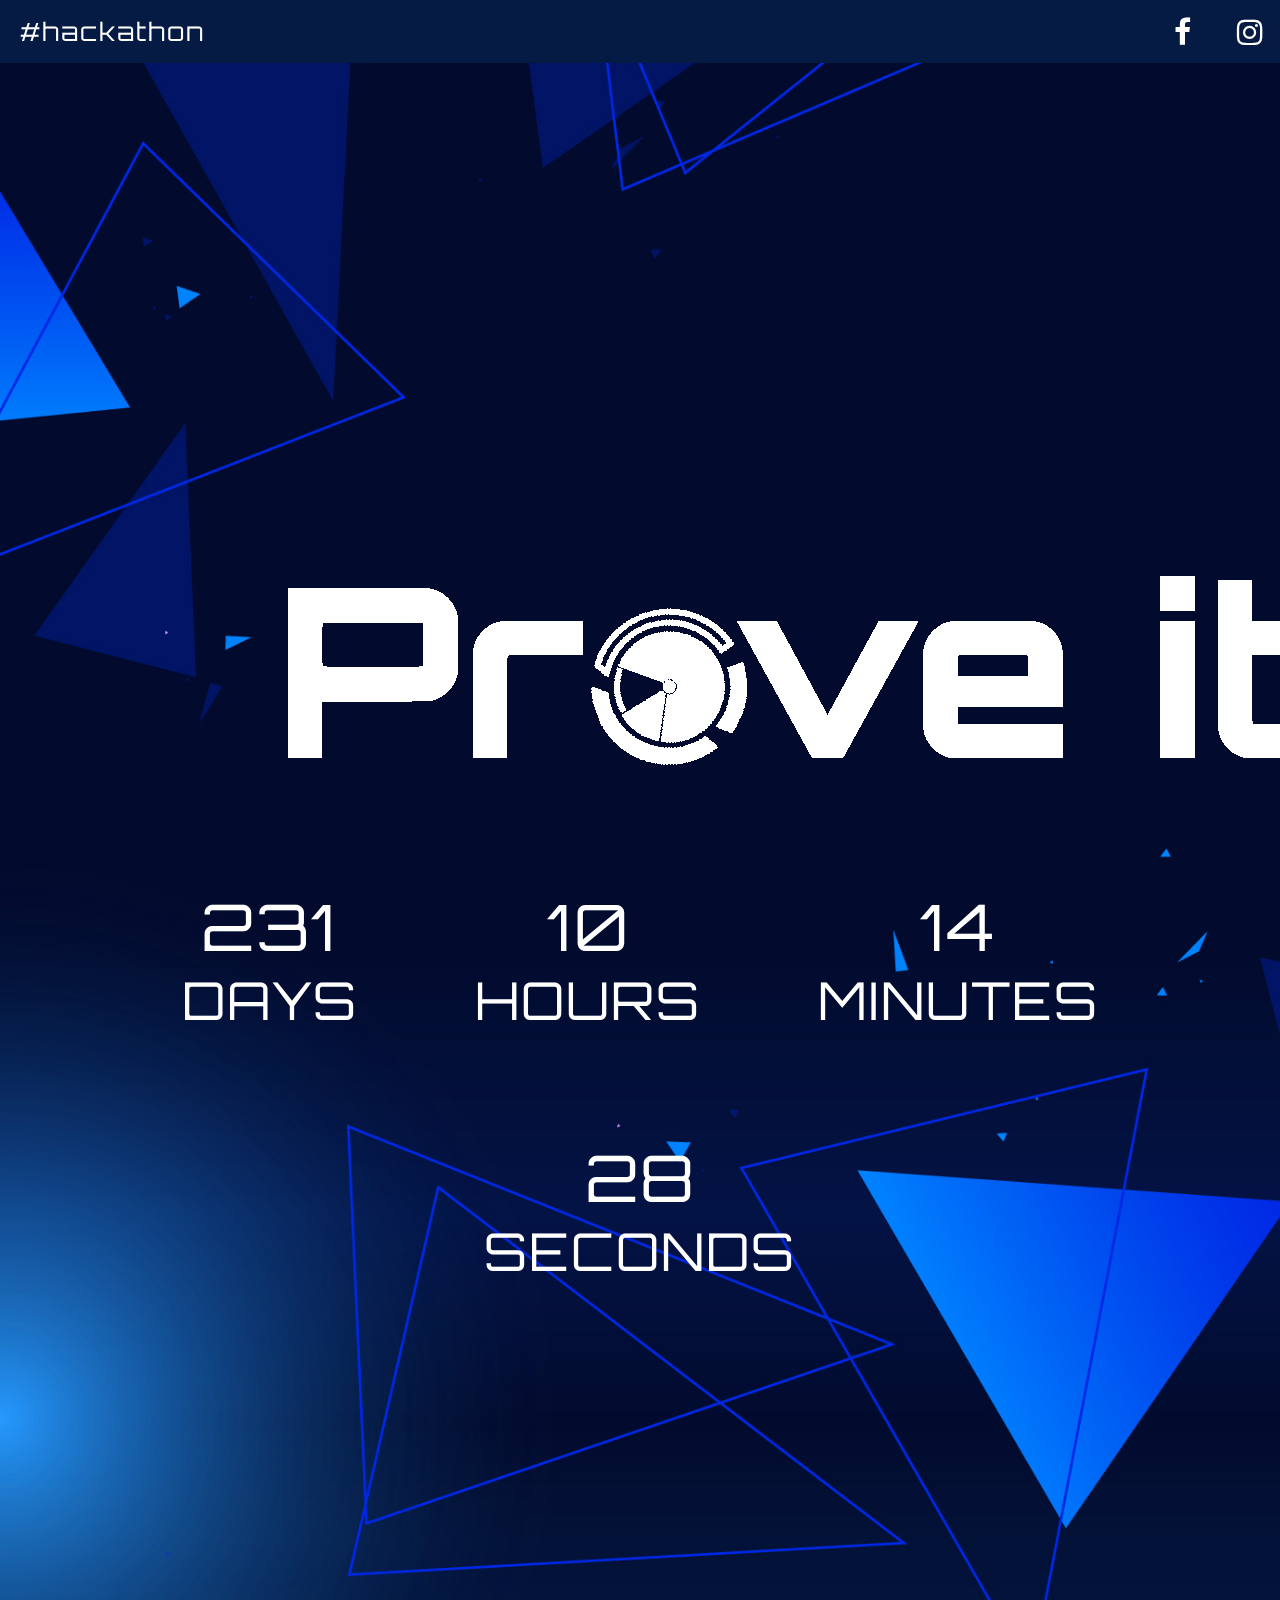
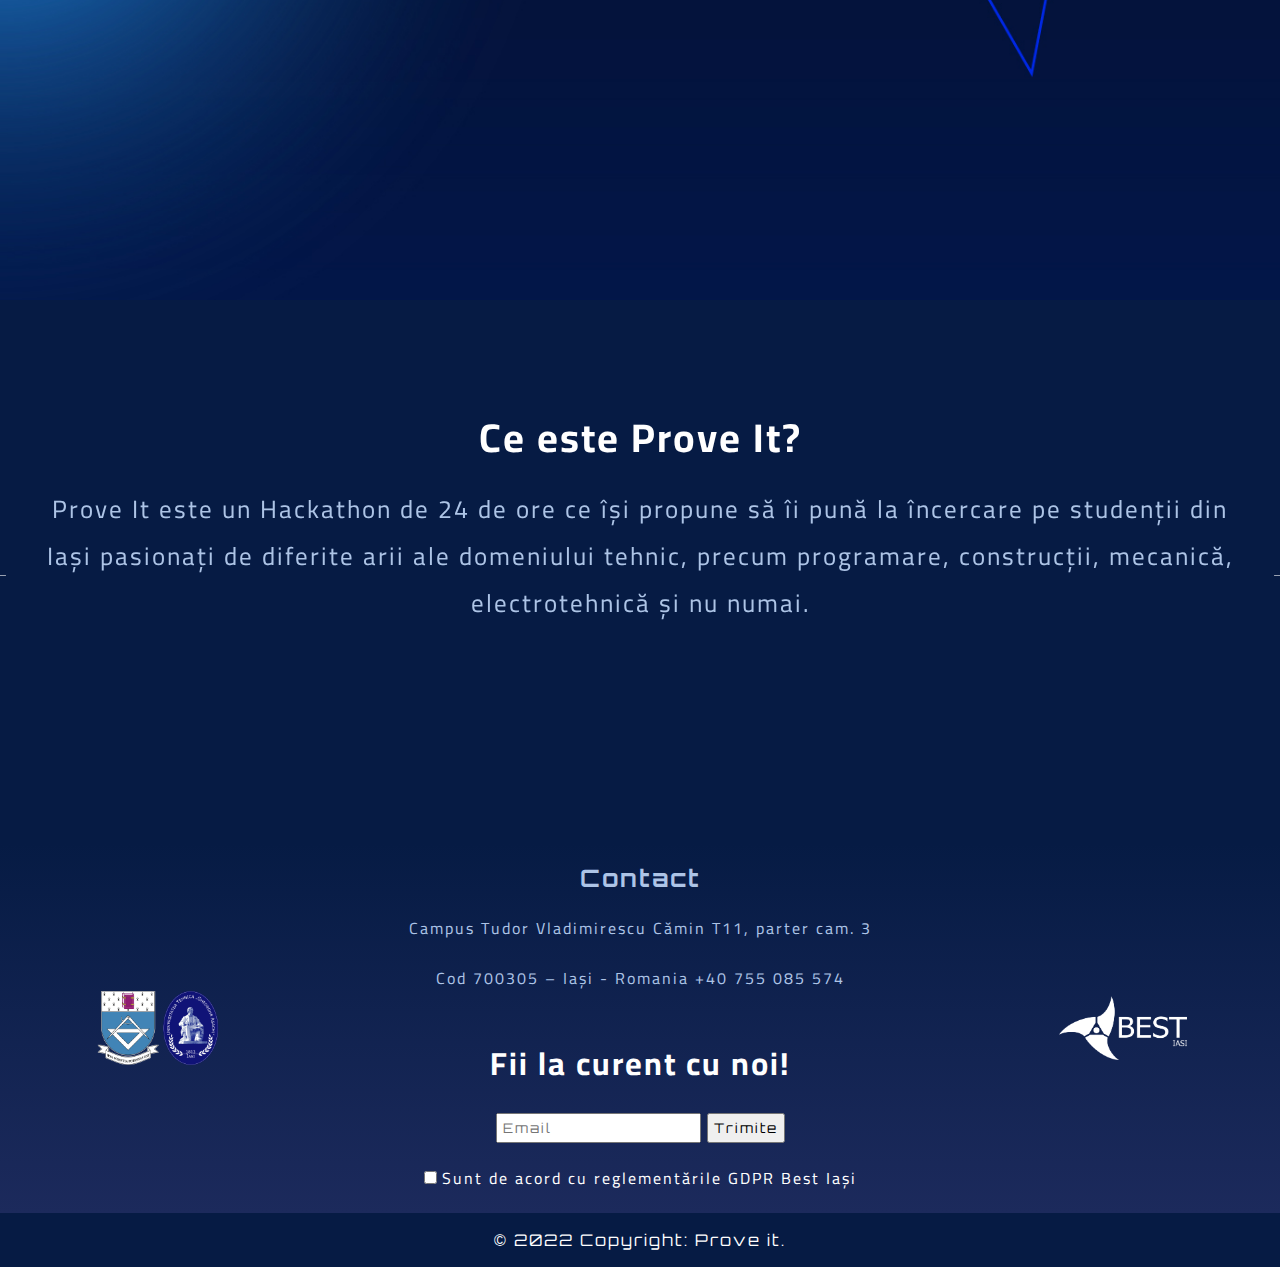
==== commit 5d630da4: "Nounou" ====
--- a/lp.html
+++ b/lp.html
@@ -39,8 +39,7 @@
     <body>
         <div class="header">
             <div class="hashtag">
-                <a target=_blank href="https://www.proveit.bestis.ro/"><span style="color: white; font-family:'Orbitron',sans-serif;font-size: 25px;
-                    margin-left: 20px;">#hackathon</span></a></p>
+                <a target=_blank href="https://www.proveit.bestis.ro/"><span style="color: white;">#hackathon</span></a></p>
             </div>
             
             <div class="social">
@@ -56,7 +55,7 @@
         <div class="show">
 
             <div class="titlu">
-
+                <img src="poze/animatie-logo-editata.gif" alt="">
             </div>
 
             <div class="container">
@@ -102,7 +101,7 @@
 <!--Aici e footer si copyright-->
         <div class="footer">
            <!--TREBUIE SA REPARI IMAGINEA-->
-            <div class="uni">
+            <div class="uni hide-on-mobile">
                 <a target=_blank href="https://www.tuiasi.ro/"><img src="poze/TUIASI.png" alt=""></a>
             </div>
             <!-- NU UITA SA SCHIMBI LINKUL DE FORMS!!!!!!-->
@@ -130,12 +129,22 @@
                     <button type="submit" id="submit_prog" value="Submit">Trimite</button><br><br>
                     <input type="checkbox" id="icheck" name="prog" required=""><p class="gdpr-text">Sunt de acord cu reglementările <a href="https://drive.google.com/file/d/1DGd-VM9jLtC8hjep3pXO0bSYGnvHsOjy/view?fbclid=IwAR1OV3jtz63Gjf561Fpuw_02JbI1rGXjCd0WDyGrqCiy8GFI-cS3LJuFyOQhttps://drive.google.com/file/d/1DGd-VM9jLtC8hjep3pXO0bSYGnvHsOjy/view?fbclid=IwAR1OV3jtz63Gjf561Fpuw_02JbI1rGXjCd0WDyGrqCiy8GFI-cS3LJuFyOQ" target="_blank"><span style="color: white;">GDPR Best Iași</span></a></p>
                 </form>
-                
             </div>
 
-            <div class="best">
+            <div class="best hide-on-mobile">
                 <a target=_blank href="https://bestis.ro/"><img src="poze/logo_BEST_iasi_alb_rgb.png" alt=""></a>
             </div>
+
+            <div class="sigle hide-on-desktop">
+                <div class="uni">
+                    <a target=_blank href="https://www.tuiasi.ro/"><img src="poze/TUIASI.png" alt=""></a>
+                </div>
+
+                <div class="best">
+                    <a target=_blank href="https://bestis.ro/"><img src="poze/logo_BEST_iasi_alb_rgb.png" alt=""></a>
+                </div>
+            </div>
+
         </div>
         <div class="foot" style="background-color: #061b44">
             © 2022 Copyright: Prove it.
--- a/lp.css
+++ b/lp.css
@@ -1,4 +1,5 @@
 @media screen and (min-width: 768px) {
+
 
 *{
     margin:0;
@@ -8,6 +9,14 @@
 
 a {
   text-decoration:none;
+}
+
+body{
+  background-color:#061b44;
+  width: 100%;
+  height: 100%;
+  font-family: 'Orbitron', sans-serif;
+  color:white;
 }
 
 .header{
@@ -19,8 +28,8 @@
     justify-content: space-between;
     flex-direction: row;
     align-items:center;
-
-}
+}
+
 .social{
     width: 10%;
     margin:0 ;
@@ -28,32 +37,14 @@
     font-size: 30px;
 }
 
-.social a:hover
-{
+.social a:hover{
 opacity: 80%;
 }
 
-.slick-slide{
-  height:auto!important;
-}
-
-.chenar{
-  margin:100px auto;
-  max-width: 1250px;
-}
-
-.chenar h1{
-  text-align: center;
-  font-size: 40px;
-}
-.chenar p{
-  text-align: center;
-  padding: 10px 30px;
-  font-size: 25px;
-}
-
-.chenar h1,p{
-  font-family: 'Cairo', sans-serif;
+.header .social img{
+  width: 70%;
+ margin-right: 30px;
+
 }
 
 .fa {
@@ -66,25 +57,53 @@
   color: white;
 }
 
-
-.header .social img{
-    width: 70%;
-   margin-right: 30px;
-
+.hashtag a{
+  font-family:'Orbitron', sans-serif;
+  font-size: 25px;
+  margin-left: 20px;
+}
+
+.chenar{
+  margin:100px auto;
+  max-width: 1250px;
+}
+
+.chenar h1{
+  text-align: center;
+  font-size: 40px;
+}
+.chenar p{
+  text-align: center;
+  padding: 10px 30px;
+  font-size: 25px;
+}
+
+.chenar h1,p{
+  font-family: 'Cairo', sans-serif;
+}
+
+.slick-slide{
+  height:auto!important;
 }
 
 .show{
     background-color: white;
 }
 
-
-body{
-    
-    background-color:#061b44;
-    width: 100%;
-    height: 100%;
-    font-family: 'Orbitron', sans-serif;
-    color:white;
+.show{
+  height:1900px;
+  background-image: url('poze/Remake.jpg');
+  background-repeat: no-repeat;
+  background-size: cover;
+  display: flex;
+  flex-direction:column;
+  align-items: center;
+  justify-content: center;
+}
+
+.titlu{
+  margin: 0 auto;
+  width:60%;
 }
 
 .contact form p{
@@ -96,14 +115,22 @@
   color:rgb(173, 196, 230);
 }
 
-.foot{
-    text-align: center;
-    color: white;
-    height: 6vh;
-    display: flex;
-    align-items: center;
-    justify-content: center;
-
+.contact h1,p{
+  font-family: 'Cairo',sans-serif;
+}
+
+.contact button{
+  padding:5px;
+  font-family: 'Orbitron';
+}
+
+.contact input[type=email]{
+  font-family: 'Orbitron';
+  outline:none;
+}
+
+.gdpr-text{
+  padding-left: 5px;
 }
 
 .footer .contact {
@@ -119,12 +146,14 @@
     flex-direction: row;
     align-items:center;
     justify-content: space-around;
-    background-color: #1c2a5c;
-}
+    background-image: linear-gradient(#061b44 0%,#1c2a5c 100%); 
+}
+
+/*linear-gradient(#1c2a5c 0%, #061b44 100%);*/
 
 .footer .uni, .best {
     display:inline;
-    width: 20%;
+    width: 10%;
     height: 100%;
     display: flex;
     align-items: center;
@@ -133,43 +162,24 @@
 
 .footer img{
     padding: 0px;
-    width:60%;
+    width:100%;
     object-fit: cover;
     margin-left: 0;
     margin-right: 0;
     image-rendering: crisp-edges;
 }
 .footer .best{
-  width:20vw;
-}
-
-.contact h1,p{
-  font-family: 'Cairo',sans-serif;
-}
-
-.contact button{
-  padding:5px;
-  font-family: 'Orbitron';
-}
-
-.contact input[type=email]{
-  font-family: 'Orbitron';
-  outline:none;
-}
-
-.show{
-    height:1200px;
-    background-image: url('poze/Remake.png');
-    background-repeat: no-repeat;
-    background-size: cover;
-    display: flex;
-    flex-direction:column;
-    align-items: center;
-    justify-content: center;
-}
-
-.gdpr-text{
-  padding-left: 5px;
+  width:10vw;
+}
+
+.foot{
+  text-align: center;
+  color: white;
+  height: 6vh;
+  display: flex;
+  align-items: center;
+  justify-content: center;
+
 }
 
 
@@ -178,14 +188,14 @@
     text-align: center;
     font-family: 'Orbitron', sans-serif;
     font-size: 40px;
-    margin-top: 400px;
+    margin-top: 20px;
     box-sizing: border-box;
     display: flex;
     flex-direction: row;
 }
 
 #countdown li{
-    display: inline-block;
+  display: inline-block;
   font-size: 1.3em;
   list-style-type: none;
   padding: 1em;
@@ -199,15 +209,234 @@
 
 /*End of countdown*/
 
-}
-
-
-
-
-
-/*Varianta de mobil*/
+.hide-on-desktop{
+  display:none !important;
+}
+
+}
+
+
+
+
+
+/*VARIANTA DE MOBILE*/
 
 @media screen and (max-width: 767px) {
+
+  .hide-on-mobile{
+    display: none!important;
+  }
   
-
-}+*{
+  margin:0;
+  padding:0;
+  letter-spacing: 2px;
+}
+
+a {
+  text-decoration:none;
+}
+
+body{
+    
+  background-color:#061b44;
+  width: 100%;
+  height: 100%;
+  font-family: 'Orbitron', sans-serif;
+  color:white;
+}
+
+.header{
+    height:6vh;
+    width:100%;
+    position:fixed;
+    background-color:#061b44;
+    display:flex;
+    justify-content: space-between;
+    flex-direction: row;
+    align-items:center;
+}
+
+.titlu{
+  margin: 0 auto;
+  width:10%;
+}
+
+.social{
+    width: 40%;
+    margin:0 ;
+    display:flex;
+    font-size: 15px;
+}
+
+.social a:hover{
+  opacity: 80%;
+}
+
+.header .social img{
+  width: 50%;
+  margin-right: 20px;
+
+}
+
+.fa {
+  padding: 10px;
+  width: 10px;
+  text-align: center;
+  text-decoration: none;
+  margin: 5px 2px;
+  color: white;
+}
+
+.hashtag a{
+  font-family:'Orbitron', sans-serif;
+  font-size: 15px;
+  margin-left: 10px;
+}
+
+.chenar{
+  margin:15px auto;
+}
+
+.chenar h1{
+  text-align: center;
+  font-size: 20px;
+}
+.chenar p{
+  text-align: center;
+  padding: 5px 15px;
+  font-size: 15px;
+}
+
+.chenar h1,p{
+  font-family: 'Cairo', sans-serif;
+}
+
+.slick-slide{
+  height:auto!important;
+}
+
+.show{
+    background-color: white;
+}
+
+.show{
+  height:1800px;
+  background-image: url('poze/Remake.jpg');
+  background-repeat: no-repeat;
+  background-size: cover;
+  display: flex;
+  flex-direction:column;
+  align-items: center;
+  justify-content: center;
+}
+
+.contact form p{
+    display: inline;
+    color:white;
+}
+
+.contact h2, p{
+  color:rgb(173, 196, 230);
+}
+
+.contact h1,p{
+  font-family: 'Cairo',sans-serif;
+}
+
+.contact button{
+  padding:5px;
+  font-family: 'Orbitron';
+}
+
+.contact input[type=email]{
+  font-family: 'Orbitron';
+  outline:none;
+}
+
+.gdpr-text{
+  padding-left: 5px;
+}
+
+.footer .contact {
+    text-align:center;
+    line-height: 18px;
+}
+
+.footer{
+    padding-top:5px;
+    padding-bottom:5px;
+    margin-top: 8px;
+    display:flex;
+    flex-direction: column;
+    align-items:center;
+    justify-content: space-around;
+    background-image: linear-gradient(#061b44 0%,#1c2a5c 100%); 
+}
+
+.footer .uni, .best {
+    display:inline;
+    width: 30%;
+    height: 80%;
+    display: flex;
+    align-items: center;
+    justify-content: center;
+}
+
+.footer img{
+    padding: 0px;
+    width:100%;
+    object-fit: cover;
+    margin-left: 0;
+    margin-right: 0;
+    image-rendering: crisp-edges;
+}
+.footer .best{
+  width:50%;
+}
+
+.foot{
+  text-align: center;
+  color: white;
+  height: 5vh;
+  display: flex;
+  align-items: center;
+  justify-content: center;
+
+}
+.sigle{
+  display: flex;
+  gap:60px;
+  margin-left: 10px;
+}
+
+
+
+/*Countdown*/
+.container{
+    text-align: center;
+    font-family: 'Orbitron', sans-serif;
+    font-size: 25px;
+    margin-top: 200px;
+    box-sizing: border-box;
+    display: flex;
+    flex-direction: row;
+}
+
+#countdown li{
+    display: inline-block;
+  font-size: 1em;
+  list-style-type: none;
+  padding: 1em;
+  text-transform: uppercase;
+}
+
+#countdown li span {
+  display: block;
+  font-size: 2rem;
+}
+
+/*End of countdown*/
+
+}
+
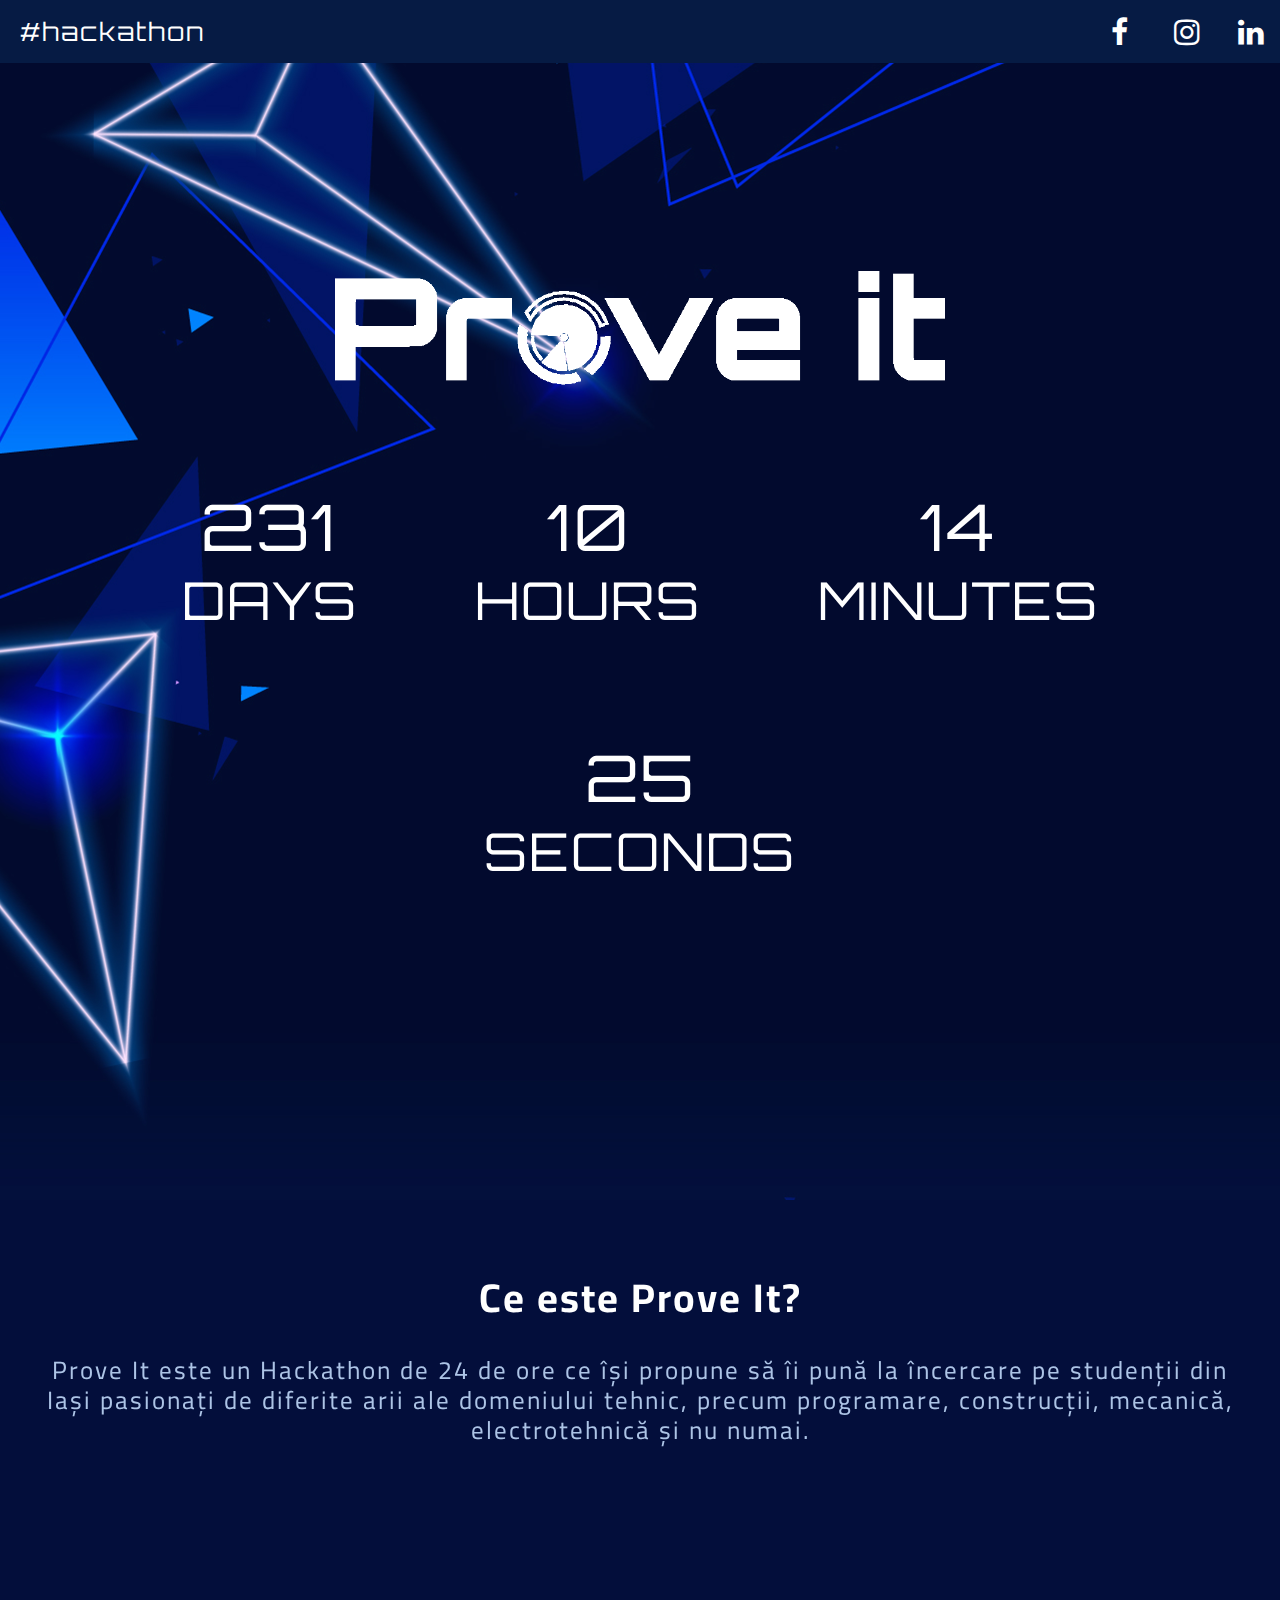
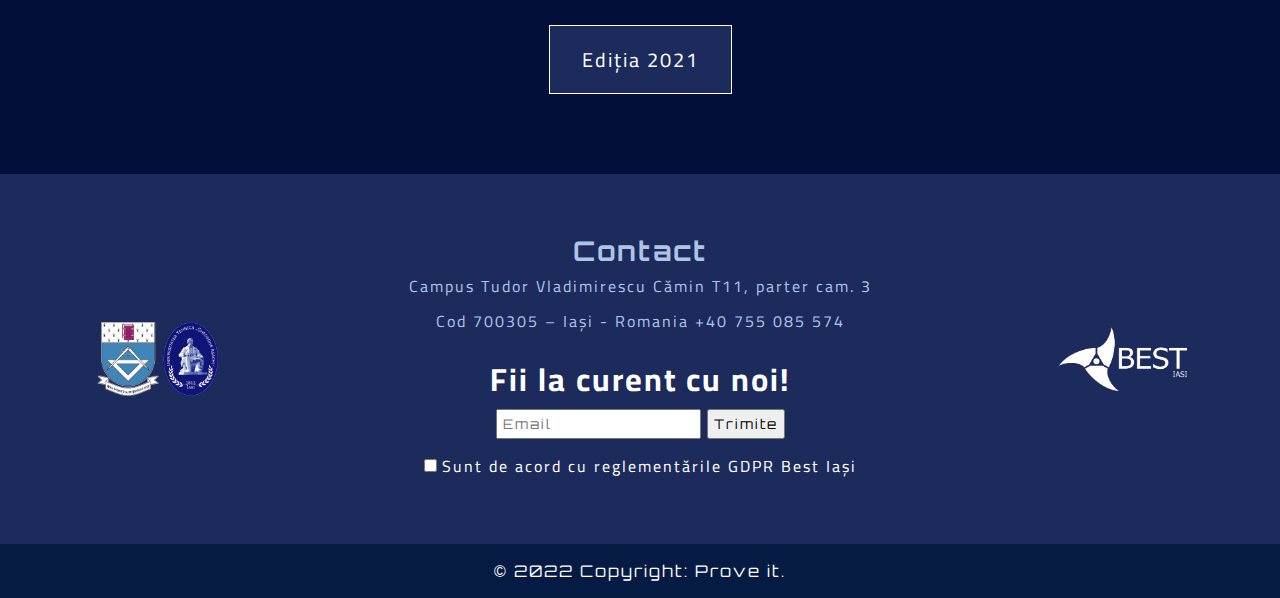
==== commit 7d2ee6cb: "finaaaaal" ====
--- a/lp.html
+++ b/lp.html
@@ -9,7 +9,9 @@
         <link rel="preconnect" href="https://fonts.googleapis.com">
         <link rel="preconnect" href="https://fonts.gstatic.com" crossorigin>
         <link href="https://fonts.googleapis.com/css2?family=Cairo:wght@800&display=swap" rel="stylesheet">
-        <link rel="icon" type="image/x-icon" href="poze/favicob.png">
+
+        <link rel="icon" type="image/x-icon" href="poze/favicon.png">
+
         <link rel="stylesheet" href="https://cdnjs.cloudflare.com/ajax/libs/font-awesome/4.7.0/css/font-awesome.min.css">
 
         <link rel="stylesheet" type="text/css" href="slick/slick.css"/>
@@ -82,21 +84,20 @@
                 <div>
                     <h1>Ce ai de făcut?</h1>
                     <br>
-                <p>1. Găsește doi prieteni la fel de pasionați și de determinați ca tine pentru a-ți forma echipa.</p>
-                <p>2. Completează formularul de înscriere. </p> 
-                <p>3. Acceptă provocarea și găsește cea mai creativă soluție pentru rezolvarea acesteia împreună cu coechipierii tăi.</p> 
-                </div>
-                <div>
-                    <h1>Protips</h1>
-                    <br>
-                <p>Aplică la cât mai multe probe pentru a-ți spori șansele de a participa! Poți aplica la oricâte probe vrei, dar în urma selecției vei putea participa numai la una singură.</p>
-                <p>În timpul competiției veți avea acces la internet pentru a vă ajuta și a vă putea inspira.</p> 
-                <p>Pe parcursul celor 24 de ore vor fi mentori la care puteți apela atunci când aveți întrebări.</p> 
+                <p>1. Dă like pe pagină de Facebook pentru a ști când se dă startul înscrierilor</p>
+                <p>2. Distribuie pagina prietenilor cu care vrei să participi </p> 
+                <p>3. Fii cu ochii în 4 pentru formularul de înscriere"</p> 
                 </div>
             </div>
         </div>
-        
 <!--Final info-->
+
+
+        <div class="buton">
+            <button type="button" class="butoon" ><a target=_blank href="https://www.proveit.bestis.ro/" style="color:white;">Ediția 2021</a></button>
+        </div>
+
+
 
 <!--Aici e footer si copyright-->
         <div class="footer">
@@ -112,10 +113,8 @@
                 <br>
                 <p>Cod 700305 – Iași - Romania   +40 755 085 574</p>
                 <br>
-                <br>
-                
                 <h1>Fii la curent cu noi!</h1>
-                <br>
+                <iframe name="hidden_iframe" id="hidden_iframe" style="display: none" onload="if(submitted){window.location='https://proveit.bestis.ro/feedback';}"></iframe>
                 <form action="https://docs.google.com/forms/u/3/d/e/1FAIpQLSeu34Gm4F1kPVX0iOFO9unuOgVt30amcBX7_ygfktrzqr2PNw/formResponse" method="POST" target="hidden_iframe" onsubmit="submitted=true">
                     <input type="email" name="entry.532529384" placeholder="Email" width="auto" style="padding: 5px;" required="">
                     <script>
@@ -126,7 +125,9 @@
                         $('#submit_prog').attr('disabled','disabled');
                     });
                     </script>
+                    <a href="bestis.ro">
                     <button type="submit" id="submit_prog" value="Submit">Trimite</button><br><br>
+                </a>
                     <input type="checkbox" id="icheck" name="prog" required=""><p class="gdpr-text">Sunt de acord cu reglementările <a href="https://drive.google.com/file/d/1DGd-VM9jLtC8hjep3pXO0bSYGnvHsOjy/view?fbclid=IwAR1OV3jtz63Gjf561Fpuw_02JbI1rGXjCd0WDyGrqCiy8GFI-cS3LJuFyOQhttps://drive.google.com/file/d/1DGd-VM9jLtC8hjep3pXO0bSYGnvHsOjy/view?fbclid=IwAR1OV3jtz63Gjf561Fpuw_02JbI1rGXjCd0WDyGrqCiy8GFI-cS3LJuFyOQ" target="_blank"><span style="color: white;">GDPR Best Iași</span></a></p>
                 </form>
             </div>
--- a/lp.css
+++ b/lp.css
@@ -1,442 +1,500 @@
 @media screen and (min-width: 768px) {
 
-
-*{
+  *{
+      margin:0;
+      padding:0;
+      letter-spacing: 2px;
+  }
+  
+  a {
+    text-decoration:none;
+  }
+  
+  body{
+    background-color:#030e3b;
+    width: 100%;
+    height: 100%;
+    font-family: 'Orbitron', sans-serif;
+    color:white;
+  }
+  
+  .header{
+      height:7vh;
+      width:100%;
+      position:fixed;
+      background-color:#061b44;
+      display:flex;
+      justify-content: space-between;
+      flex-direction: row;
+      align-items:center;
+  }
+  
+  .social{
+      margin:0 ;
+      display:flex;
+      font-size: 30px;
+  }
+  
+  .social a:hover{
+  opacity: 80%;
+  }
+  
+  .header .social img{
+    width: 70%;
+   margin-right: 30px;
+  
+  }
+  
+  .fa {
+    padding: 20px;
+    font-size: 30px;
+    width: 20px;
+    text-align: center;
+    text-decoration: none;
+    margin: 5px 2px;
+    color: white;
+  }
+  
+  .hashtag a{
+    font-family:'Orbitron', sans-serif;
+    font-size: 25px;
+    margin-left: 20px;
+  }
+  
+  .hashtag:hover{
+    opacity: 80%;
+  }
+  
+  .chenar{
+    margin:60px auto;
+    max-width: 1250px;
+  }
+  
+  .chenar h1{
+    text-align: center;
+    font-size: 40px;
+  }
+  .chenar p{
+    text-align: center;
+    padding: 20px 30px;
+    font-size: 25px;
+    line-height: 30px;
+  }
+  
+  .chenar h1,p{
+    font-family: 'Cairo', sans-serif;
+  }
+  
+  .slick-slide{
+    height:auto!important;
+  }
+  
+  .butoon {
+    font-family: 'Cairo', sans-serif;
+    font-size: 20px;
+    border: 1px solid white;
+    color: white;
+    background-color: #1c2a5c;
+    padding: 15px 32px;
+    text-align: center;
+    text-decoration: none;
+    display: flex;
+    margin: 0 auto;
+    cursor: pointer;
+    margin-bottom: 80px;
+
+  }
+
+  .show{
+      background-color: white;
+  }
+  
+  .show{
+    height:1200px;
+    background-image: url('poze/Remake.png');
+    background-repeat: no-repeat;
+    background-size: cover;
+    display: flex;
+    flex-direction:column;
+    align-items: center;
+    justify-content: center;
+  }
+  
+  .titlu{
+    text-align: center;
+  }
+  
+  
+  .titlu img{
+    width:60%!important;
+    margin: 0 auto!important;
+    
+  }
+  
+  .contact form p{
+      display: inline;
+      color:white;
+  }
+  
+  .contact h2{
+  font-size: 27px;
+  }
+  .contact h2, p{
+    color:rgb(173, 196, 230);
+    line-height: 15px;
+  }
+  
+  .contact h1,p{
+    font-family: 'Cairo',sans-serif;
+  }
+  
+  .contact button{
+    padding:5px;
+    font-family: 'Orbitron';
+  }
+  
+  .contact input[type=email]{
+    font-family: 'Orbitron';
+    outline:none;
+  }
+  
+  .gdpr-text{
+    padding-left: 5px;
+  }
+  
+  .footer .contact {
+      text-align:center;
+  }
+  
+  .footer{
+      padding-top:10px;
+      padding-bottom:10px;
+      margin-top: 20px;
+      height:350px;
+      display:flex;
+      flex-direction: row;
+      align-items:center;
+      justify-content: space-around;
+      background-color: #1c2a5c; 
+  }
+  
+  /*linear-gradient(#1c2a5c 0%, #061b44 100%);*/
+  
+  .footer .uni, .best {
+      display:inline;
+      width: 10%;
+      height: 100%;
+      display: flex;
+      align-items: center;
+      justify-content: center;
+  }
+  
+  .footer img{
+      padding: 0px;
+      width:100%;
+      object-fit: cover;
+      margin-left: 0;
+      margin-right: 0;
+      image-rendering: crisp-edges;
+  }
+  .footer .best{
+    width:10vw;
+  }
+  
+  .foot{
+    text-align: center;
+    color: white;
+    height: 6vh;
+    display: flex;
+    align-items: center;
+    justify-content: center;
+  
+  }
+  
+  
+  /*Countdown*/
+  .container{
+      text-align: center;
+      font-family: 'Orbitron', sans-serif;
+      font-size: 40px;
+      margin-top: 20px;
+      box-sizing: border-box;
+      display: flex;
+      flex-direction: row;
+  }
+  
+  #countdown li{
+    display: inline-block;
+    font-size: 1.3em;
+    list-style-type: none;
+    padding: 1em;
+    text-transform: uppercase;
+  }
+  
+  #countdown li span {
+    display: block;
+    font-size: 4rem;
+  }
+  
+  /*End of countdown*/
+  
+  .hide-on-desktop{
+    display:none !important;
+  }
+  
+}
+  
+  
+  
+  /*VARIANTA DE MOBILE*/
+  
+  @media screen and (max-width: 767px) {
+  
+    .hide-on-mobile{
+      display: none!important;
+    }
+    
+  *{
     margin:0;
     padding:0;
     letter-spacing: 2px;
-}
-
-a {
-  text-decoration:none;
-}
-
-body{
-  background-color:#061b44;
-  width: 100%;
-  height: 100%;
-  font-family: 'Orbitron', sans-serif;
-  color:white;
-}
-
-.header{
-    height:7vh;
+  }
+  
+  a {
+    text-decoration:none;
+  }
+  
+  body{
+      
+    background-color:#061b44;
+    width: 100%;
+    height: 100%;
+    font-family: 'Orbitron', sans-serif;
+    color:white;
+  }
+  
+  .header{
+      height:6vh;
+      width:100%;
+      position:fixed;
+      background-color:#061b44;
+      display:flex;
+      justify-content: space-between;
+      flex-direction: row;
+      align-items:center;
+  }
+  
+  .titlu{
+    margin: 0 auto;
     width:100%;
-    position:fixed;
-    background-color:#061b44;
-    display:flex;
-    justify-content: space-between;
-    flex-direction: row;
-    align-items:center;
-}
-
-.social{
-    width: 10%;
-    margin:0 ;
-    display:flex;
-    font-size: 30px;
-}
-
-.social a:hover{
-opacity: 80%;
-}
-
-.header .social img{
-  width: 70%;
- margin-right: 30px;
-
-}
-
-.fa {
-  padding: 20px;
-  font-size: 30px;
-  width: 20px;
-  text-align: center;
-  text-decoration: none;
-  margin: 5px 2px;
-  color: white;
-}
-
-.hashtag a{
-  font-family:'Orbitron', sans-serif;
-  font-size: 25px;
-  margin-left: 20px;
-}
-
-.chenar{
-  margin:100px auto;
-  max-width: 1250px;
-}
-
-.chenar h1{
-  text-align: center;
-  font-size: 40px;
-}
-.chenar p{
-  text-align: center;
-  padding: 10px 30px;
-  font-size: 25px;
-}
-
-.chenar h1,p{
-  font-family: 'Cairo', sans-serif;
-}
-
-.slick-slide{
-  height:auto!important;
-}
-
-.show{
-    background-color: white;
-}
-
-.show{
-  height:1900px;
-  background-image: url('poze/Remake.jpg');
-  background-repeat: no-repeat;
-  background-size: cover;
-  display: flex;
-  flex-direction:column;
-  align-items: center;
-  justify-content: center;
-}
-
-.titlu{
-  margin: 0 auto;
-  width:60%;
-}
-
-.contact form p{
-    display: inline;
-    color:white;
-}
-
-.contact h2, p{
-  color:rgb(173, 196, 230);
-}
-
-.contact h1,p{
-  font-family: 'Cairo',sans-serif;
-}
-
-.contact button{
-  padding:5px;
-  font-family: 'Orbitron';
-}
-
-.contact input[type=email]{
-  font-family: 'Orbitron';
-  outline:none;
-}
-
-.gdpr-text{
-  padding-left: 5px;
-}
-
-.footer .contact {
-    text-align:center;
-}
-
-.footer{
-    padding-top:10px;
-    padding-bottom:10px;
-    margin-top: 20px;
-    height:350px;
-    display:flex;
-    flex-direction: row;
-    align-items:center;
-    justify-content: space-around;
-    background-image: linear-gradient(#061b44 0%,#1c2a5c 100%); 
-}
-
-/*linear-gradient(#1c2a5c 0%, #061b44 100%);*/
-
-.footer .uni, .best {
-    display:inline;
-    width: 10%;
-    height: 100%;
-    display: flex;
+  }
+  
+  .titlu img{
+    width:100%;
+    margin-top: 100px;
+  }
+  
+  .social{
+      margin:0 ;
+      display:flex;
+      font-size: 15px;
+  }
+  
+  .social a:hover{
+    opacity: 80%;
+  }
+  
+  .header .social img{
+    width: 50%;
+    margin-right: 20px;
+  
+  }
+  
+  .fa {
+    padding: 10px;
+    width: 10px;
+    text-align: center;
+    text-decoration: none;
+    margin: 5px 2px;
+    color: white;
+  }
+  
+  .hashtag a{
+    font-family:'Orbitron', sans-serif;
+    font-size: 15px;
+    margin-left: 10px;
+  }
+  
+  .chenar{
+    margin:15px auto;
+    z-index: -1;
+  }
+  
+  .chenar h1{
+    text-align: center;
+    font-size: 20px;
+  }
+  .chenar p{
+    text-align: center;
+    padding: 5px 10px;
+    font-size: 15px;
+  }
+  
+  .chenar h1,p{
+    font-family: 'Cairo', sans-serif;
+  }
+  
+  .slick-slide{
+    height:auto!important;
+  }
+  
+  .butoon {
+    font-family: 'Cairo', sans-serif;
+    font-size: 14px;
+    border: 1px solid white;
+    color: white;
+    background-color: #1c2a5c;
+    padding: 15px 32px;
+    text-align: center;
+    text-decoration: none;
+    display: flex;
+    margin: 0 auto;
+    cursor: pointer;
+    margin-bottom: 80px;
+
+  }
+
+  .show{
+      background-color: white;
+  }
+  
+  .show{
+    height:700px;
+    background-image: url('poze/Remake-lung.jpg');
+    background-repeat: no-repeat;
+    background-size: cover;
+    display: flex;
+    flex-direction:column;
     align-items: center;
     justify-content: center;
-}
-
-.footer img{
-    padding: 0px;
-    width:100%;
-    object-fit: cover;
-    margin-left: 0;
-    margin-right: 0;
-    image-rendering: crisp-edges;
-}
-.footer .best{
-  width:10vw;
-}
-
-.foot{
-  text-align: center;
-  color: white;
-  height: 6vh;
-  display: flex;
-  align-items: center;
-  justify-content: center;
-
-}
-
-
-/*Countdown*/
-.container{
-    text-align: center;
-    font-family: 'Orbitron', sans-serif;
-    font-size: 40px;
-    margin-top: 20px;
-    box-sizing: border-box;
-    display: flex;
-    flex-direction: row;
-}
-
-#countdown li{
-  display: inline-block;
-  font-size: 1.3em;
-  list-style-type: none;
-  padding: 1em;
-  text-transform: uppercase;
-}
-
-#countdown li span {
-  display: block;
-  font-size: 4rem;
-}
-
-/*End of countdown*/
-
-.hide-on-desktop{
-  display:none !important;
-}
-
-}
-
-
-
-
-
-/*VARIANTA DE MOBILE*/
-
-@media screen and (max-width: 767px) {
-
-  .hide-on-mobile{
-    display: none!important;
-  }
-  
-*{
-  margin:0;
-  padding:0;
-  letter-spacing: 2px;
-}
-
-a {
-  text-decoration:none;
-}
-
-body{
-    
-  background-color:#061b44;
-  width: 100%;
-  height: 100%;
-  font-family: 'Orbitron', sans-serif;
-  color:white;
-}
-
-.header{
-    height:6vh;
-    width:100%;
-    position:fixed;
-    background-color:#061b44;
-    display:flex;
-    justify-content: space-between;
-    flex-direction: row;
-    align-items:center;
-}
-
-.titlu{
-  margin: 0 auto;
-  width:10%;
-}
-
-.social{
-    width: 40%;
-    margin:0 ;
-    display:flex;
-    font-size: 15px;
-}
-
-.social a:hover{
-  opacity: 80%;
-}
-
-.header .social img{
-  width: 50%;
-  margin-right: 20px;
-
-}
-
-.fa {
-  padding: 10px;
-  width: 10px;
-  text-align: center;
-  text-decoration: none;
-  margin: 5px 2px;
-  color: white;
-}
-
-.hashtag a{
-  font-family:'Orbitron', sans-serif;
-  font-size: 15px;
-  margin-left: 10px;
-}
-
-.chenar{
-  margin:15px auto;
-}
-
-.chenar h1{
-  text-align: center;
-  font-size: 20px;
-}
-.chenar p{
-  text-align: center;
-  padding: 5px 15px;
-  font-size: 15px;
-}
-
-.chenar h1,p{
-  font-family: 'Cairo', sans-serif;
-}
-
-.slick-slide{
-  height:auto!important;
-}
-
-.show{
-    background-color: white;
-}
-
-.show{
-  height:1800px;
-  background-image: url('poze/Remake.jpg');
-  background-repeat: no-repeat;
-  background-size: cover;
-  display: flex;
-  flex-direction:column;
-  align-items: center;
-  justify-content: center;
-}
-
-.contact form p{
-    display: inline;
-    color:white;
-}
-
-.contact h2, p{
-  color:rgb(173, 196, 230);
-}
-
-.contact h1,p{
-  font-family: 'Cairo',sans-serif;
-}
-
-.contact button{
-  padding:5px;
-  font-family: 'Orbitron';
-}
-
-.contact input[type=email]{
-  font-family: 'Orbitron';
-  outline:none;
-}
-
-.gdpr-text{
-  padding-left: 5px;
-}
-
-.footer .contact {
-    text-align:center;
-    line-height: 18px;
-}
-
-.footer{
-    padding-top:5px;
-    padding-bottom:5px;
-    margin-top: 8px;
-    display:flex;
-    flex-direction: column;
-    align-items:center;
-    justify-content: space-around;
-    background-image: linear-gradient(#061b44 0%,#1c2a5c 100%); 
-}
-
-.footer .uni, .best {
-    display:inline;
-    width: 30%;
-    height: 80%;
+  }
+  
+  .contact{
+    padding-top: 20px;
+  }
+  .contact form p{
+      display: inline;
+      color:white;
+  }
+  
+  .contact h2, p{
+    color:rgb(173, 196, 230);
+    font-size:15px;
+  }
+  
+  .contact h1,p{
+    font-family: 'Cairo',sans-serif;
+  }
+  
+  .contact h1{
+    padding-bottom: 20px;
+    font-size: 25px;
+  }
+  
+  .contact button{
+    padding:5px;
+    font-family: 'Orbitron';
+  }
+  
+  .contact input[type=email]{
+    font-family: 'Orbitron';
+    outline:none;
+  }
+  
+  .gdpr-text{
+    padding-left: 5px;
+  }
+  
+  .footer .contact {
+      text-align:center;
+      line-height: 18px;
+  }
+  
+  .footer{
+      padding-top:5px;
+      padding-bottom:5px;
+      margin-top: 8px;
+      display:flex;
+      flex-direction: column;
+      align-items:center;
+      justify-content: space-around;
+      background-color: #1c2a5c; 
+  }
+  
+  .footer .uni, .best {
+      display:inline;
+      width: 20%;
+      height: 80%;
+      display: flex;
+      align-items: center;
+      justify-content: center;
+  }
+  
+  .footer img{
+      padding: 0px;
+      width:100%;
+      object-fit: cover;
+      margin-left: 0;
+      margin-right: 0;
+      image-rendering: crisp-edges;
+  }
+  .footer .best{
+    width:30%;
+  }
+
+  .foot{
+    text-align: center;
+    color: white;
+    height: 5vh;
     display: flex;
     align-items: center;
     justify-content: center;
-}
-
-.footer img{
-    padding: 0px;
-    width:100%;
-    object-fit: cover;
-    margin-left: 0;
-    margin-right: 0;
-    image-rendering: crisp-edges;
-}
-.footer .best{
-  width:50%;
-}
-
-.foot{
-  text-align: center;
-  color: white;
-  height: 5vh;
-  display: flex;
-  align-items: center;
-  justify-content: center;
-
-}
-.sigle{
-  display: flex;
-  gap:60px;
-  margin-left: 10px;
-}
-
-
-
-/*Countdown*/
-.container{
-    text-align: center;
-    font-family: 'Orbitron', sans-serif;
-    font-size: 25px;
-    margin-top: 200px;
-    box-sizing: border-box;
-    display: flex;
-    flex-direction: row;
-}
-
-#countdown li{
+    font-size: 10px;
+  
+  }
+  .sigle{
+    display: flex;
+    justify-content: space-around;
+    align-items: center;
+    margin-left: 20px;
+    margin-right: 20px;
+
+  }
+
+  /*Countdown*/
+  .container{
+      text-align: center;
+      font-family: 'Orbitron', sans-serif;
+      font-size: 18px;
+      /* margin-top: 200px; */
+      box-sizing: border-box;
+      display: flex;
+      flex-direction: row;
+  }
+  
+  #countdown li{
     display: inline-block;
-  font-size: 1em;
-  list-style-type: none;
-  padding: 1em;
-  text-transform: uppercase;
-}
-
-#countdown li span {
-  display: block;
-  font-size: 2rem;
-}
-
-/*End of countdown*/
-
-}
-
+    font-size: 1em;
+    list-style-type: none;
+    padding: 1em;
+    text-transform: uppercase;
+  }
+  
+  #countdown li span {
+    display: block;
+    font-size: 1.5rem;
+  }
+  
+  /*End of countdown*/
+  
+  }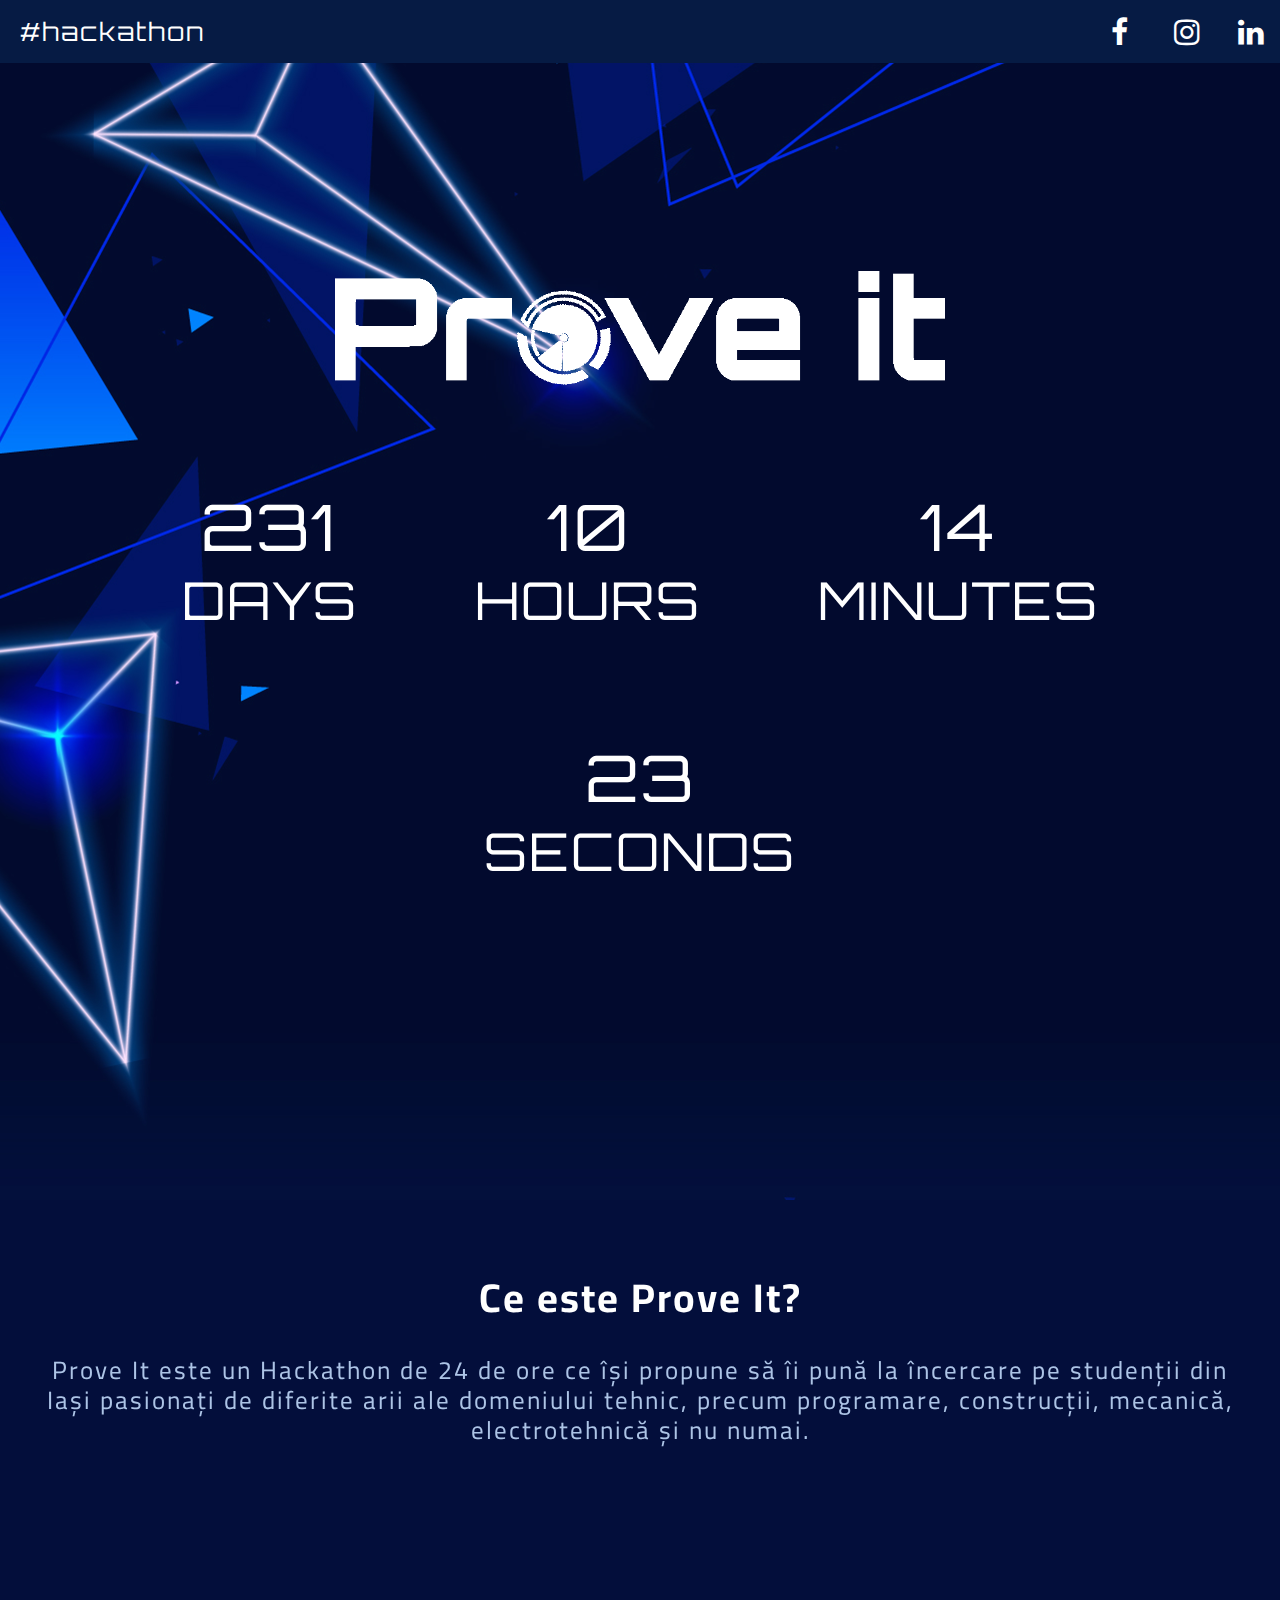
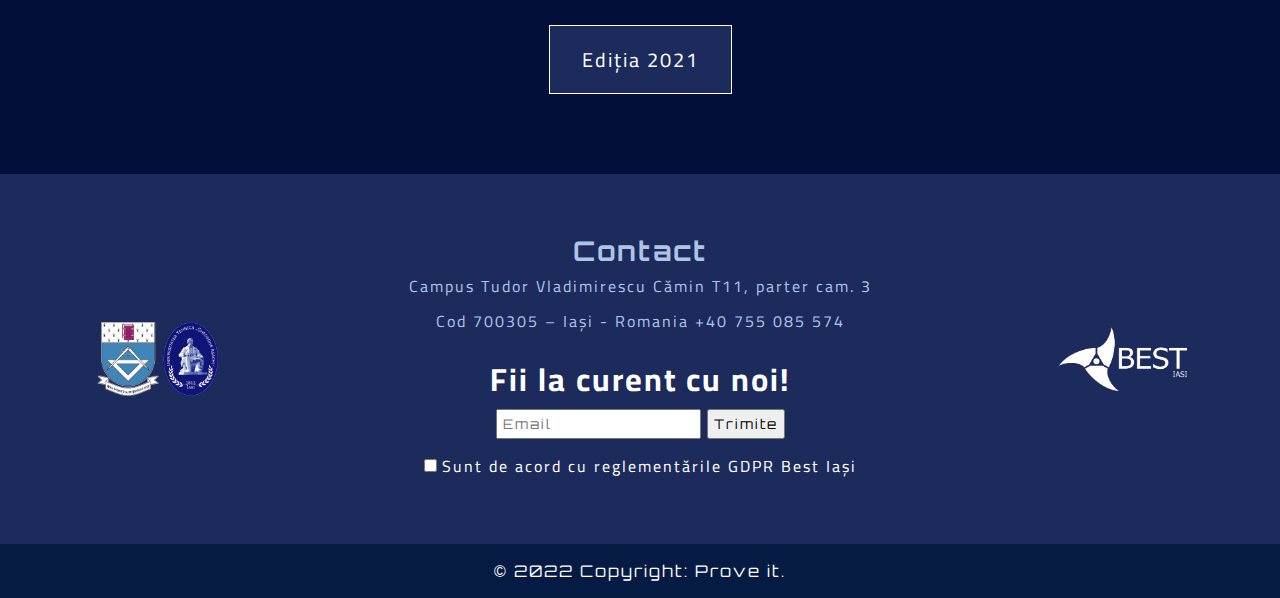
==== commit 43125430: "Merge branch 'main' of https://github.com/notaguy/notaguy.github.io" ====
--- a/lp.html
+++ b/lp.html
@@ -155,10 +155,10 @@
 
 
 
-<script src="http://ajax.googleapis.com/ajax/libs/jquery/1.11.1/jquery.min.js" type="text/javascript"></script>
+<script src="https://ajax.googleapis.com/ajax/libs/jquery/1.11.1/jquery.min.js" type="text/javascript"></script>
 <script type="text/javascript" src="slick/slick.min.js"></script>
 <script type="text/javascript" src="./jss/lp.js"></script>
 
 
     </body>
-</html>+</html>
